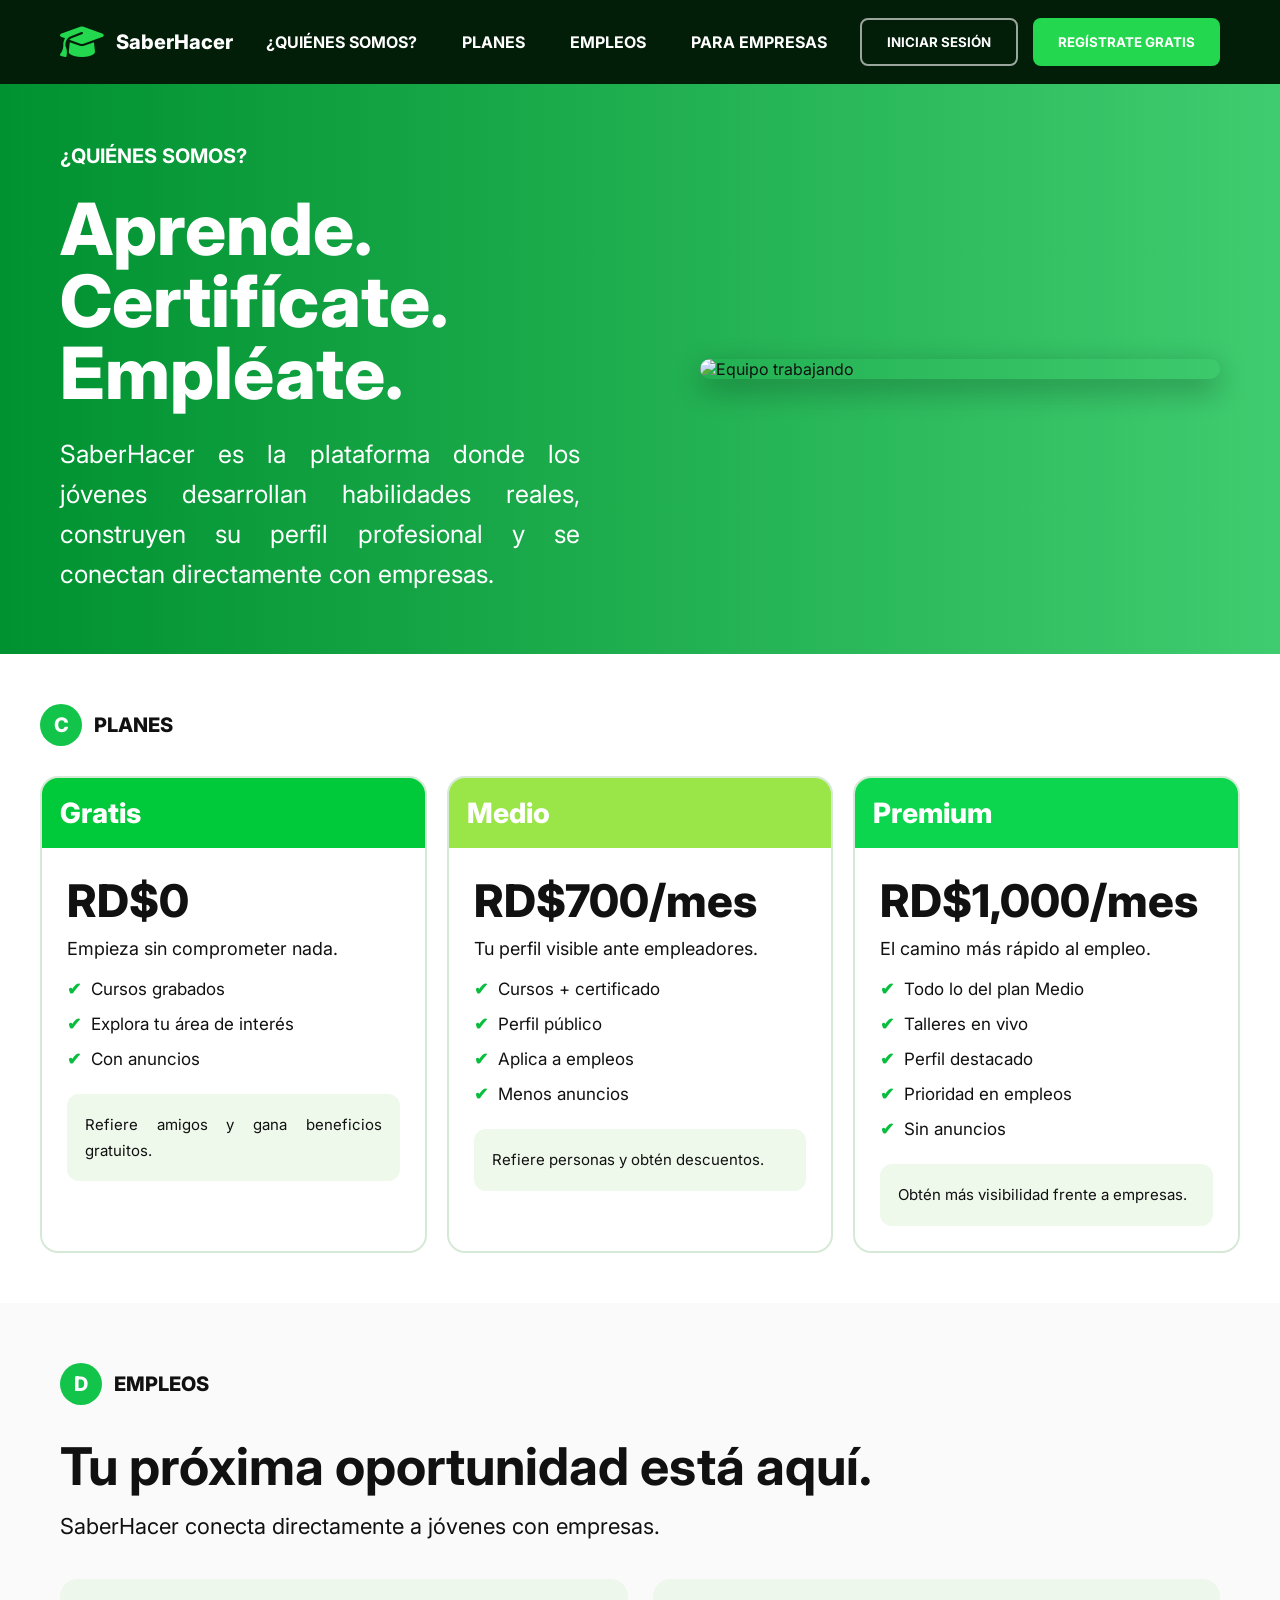
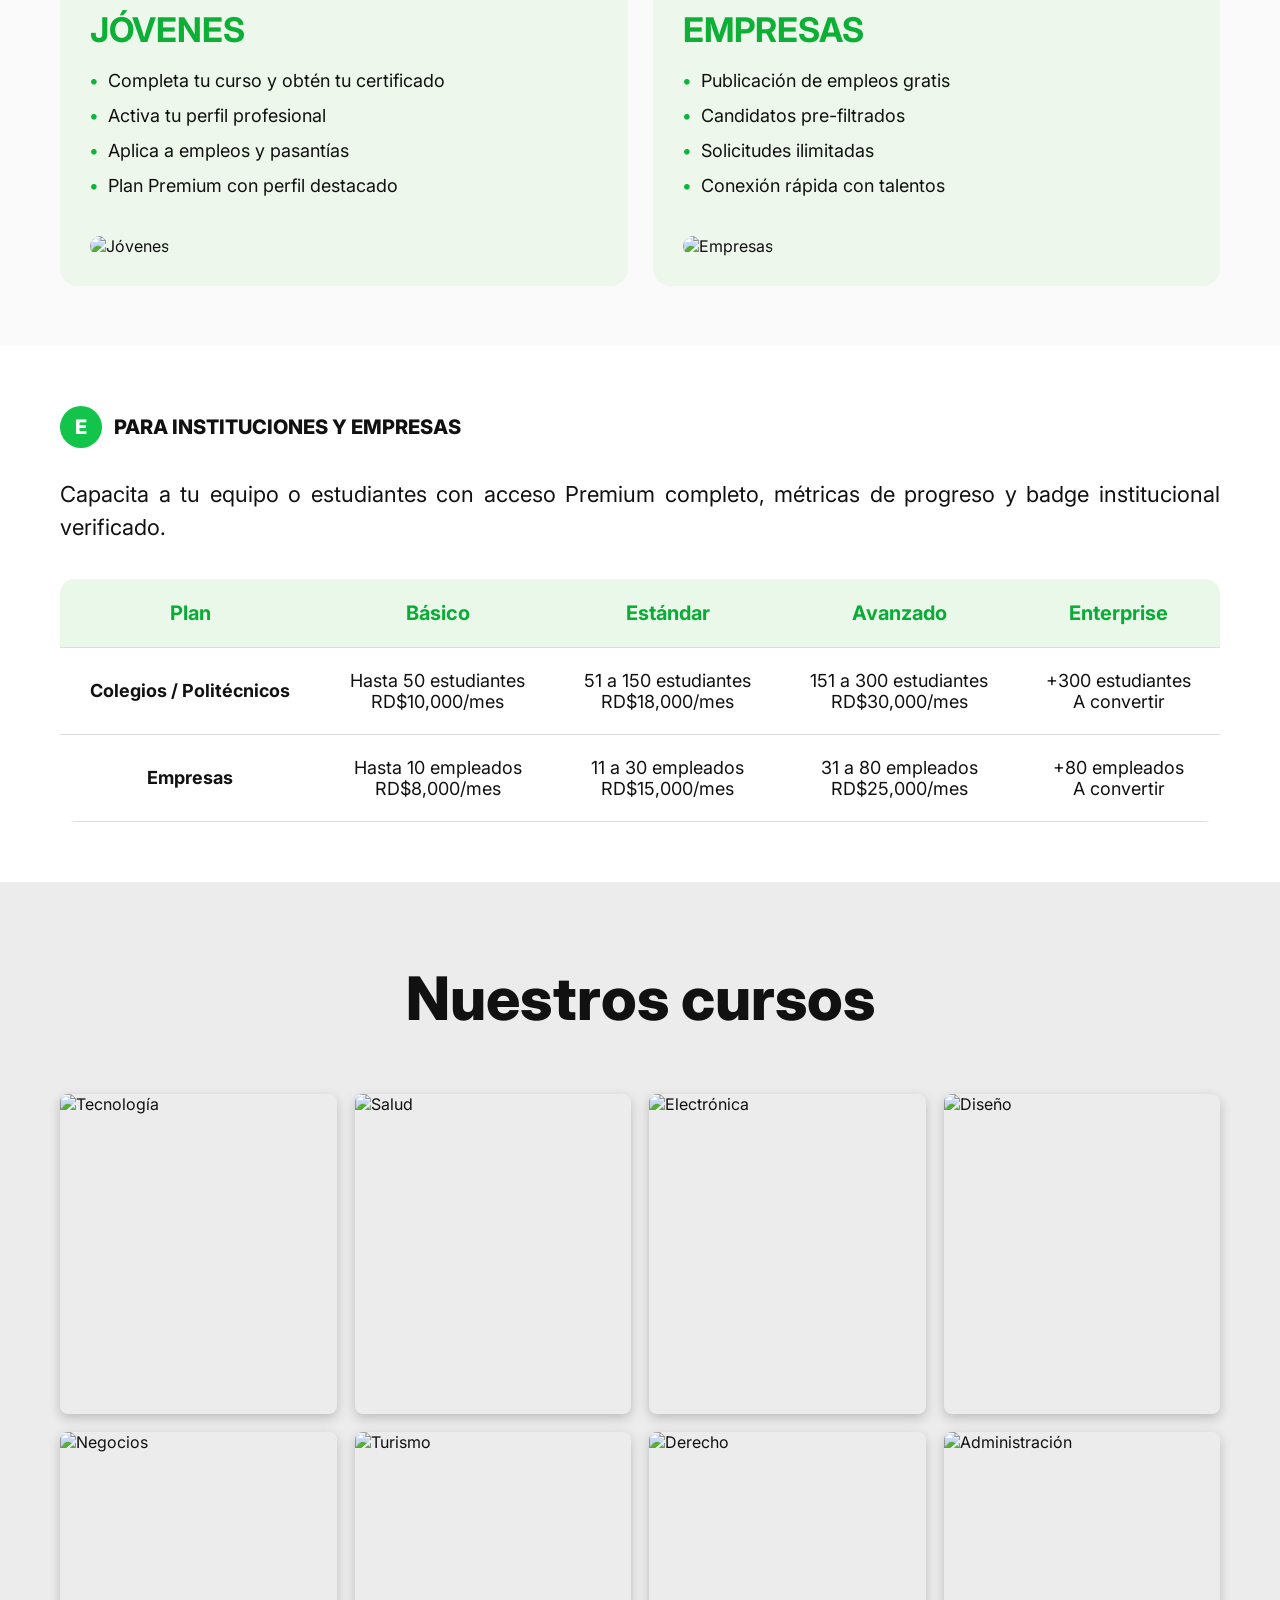
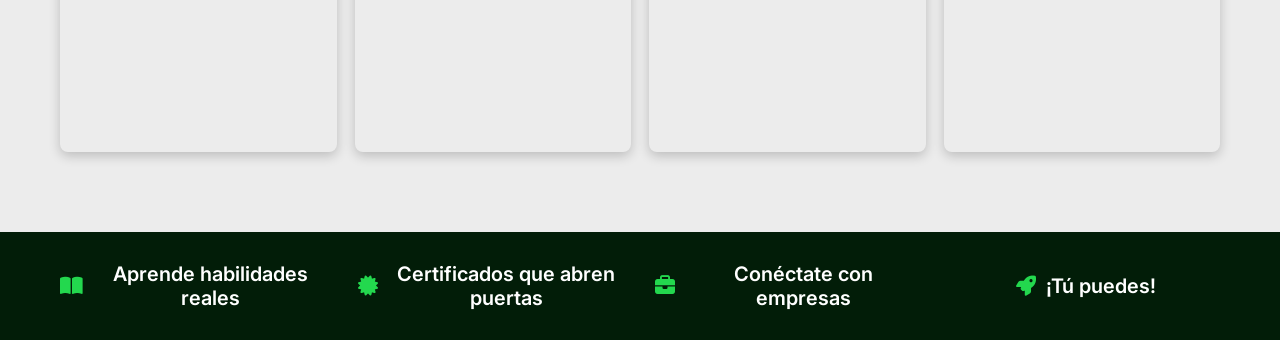
==== index.html @ 287a126f "Cambio en el texto del index" ====
<!DOCTYPE html>
<html lang="es">
<head>
  <meta charset="UTF-8" />
  <meta name="viewport" content="width=device-width, initial-scale=1.0" />
  <title>SaberHacer</title>
  <link rel="preconnect" href="https://fonts.googleapis.com">
  <link rel="preconnect" href="https://fonts.gstatic.com" crossorigin>
  <link href="https://fonts.googleapis.com/css2?family=Inter:wght@400;500;600;700;800&display=swap" rel="stylesheet">
  <link rel="stylesheet" href="https://cdnjs.cloudflare.com/ajax/libs/font-awesome/6.5.1/css/all.min.css">

  <style>
    *{
      margin:0;
      padding:0;
      box-sizing:border-box;
      font-family:'Inter',sans-serif;
    }

    body{
      background:#f5f5f5;
      color:#111;
    }

    header{
      width:100%;
      background:#021d08;
      padding:18px 60px;
      display:flex;
      justify-content:space-between;
      align-items:center;
      position:sticky;
      top:0;
      z-index:100;
    }

    .logo{
      display:flex;
      align-items:center;
      gap:12px;
      color:white;
      font-size:35px;
      font-weight:800;
    }

    .logo span{
      font-size:20px;
    }

    nav{
      display:flex;
      gap:45px;
    }

    nav a{
      color:white;
      text-decoration:none;
      font-weight:700;
      transition:0.3s;
    }

    nav a:hover{
      color:#2fff68;
    }

    .header-buttons{
      display:flex;
      gap:15px;
    }

    .btn{
      padding:14px 25px;
      border-radius:8px;
      border:none;
      cursor:pointer;
      font-weight:700;
      transition:0.3s;
    }

    .btn-login{
      background:transparent;
      border:2px solid rgba(255,255,255,0.6);
      color:white;
    }

    .btn-register{
      background:#23d84e;
      color:white;
    }

    .btn:hover{
      transform:translateY(-2px);
    }

    .main-grid{
      display:flex;
      flex-direction:column;
    }

    .hero{
      background:linear-gradient(to right,#00b53c,#4fff8b);
      min-height:560px;
      display:flex;
      align-items:center;
      justify-content:space-between;
      padding:60px;
      overflow:hidden;
      position:relative;
    }

    .hero::after{
      content:'';
      position:absolute;
      inset:0;
      background:rgba(0,0,0,0.2);
    }

    .hero-content{
      position:relative;
      z-index:2;
      color:white;
      max-width:520px;
    }

    .hero-content h4{
      font-size:20px;
      margin-bottom:25px;
    }

    .hero-content h1{
      font-size:72px;
      line-height:1;
      margin-bottom:25px;
      font-weight:800;
    }

    .hero-content p{
      font-size:25px;
      line-height:1.6;
      text-align:justify;
    }

    .hero img{
      width:520px;
      border-radius:20px;
      position:relative;
      z-index:2;
      box-shadow:0 10px 30px rgba(0,0,0,0.3);
    }

    .plans-section{
      background:white;
      padding:50px 40px;
    }

    .section-title{
      display:flex;
      align-items:center;
      gap:12px;
      font-size:20px;
      margin-bottom:30px;
      font-weight:800;
    }

    .circle{
      width:42px;
      height:42px;
      background:#12c54a;
      border-radius:50%;
      display:flex;
      align-items:center;
      justify-content:center;
      color:white;
      font-weight:800;
    }

    .plans{
      display:grid;
      grid-template-columns:repeat(3,1fr);
      gap:20px;
    }

    .plan-card{
      border:2px solid #d6e9d7;
      border-radius:18px;
      overflow:hidden;
      background:white;
    }

    .plan-header{
      padding:18px;
      color:white;
      font-size:28px;
      font-weight:800;
    }

    .green{background:#00c93a;}
    .light{background:#9ae547;}
    .dark{background:#0cd64d;}

    .plan-body{
      padding:25px;
    }

    .price{
      font-size:45px;
      font-weight:800;
      margin-bottom:10px;
    }

    .plan-body p{
      margin-bottom:20px;
      font-size:18px;
    }

    .plan-body ul{
      list-style:none;
      margin-bottom:25px;
    }

    .plan-body li{
      margin-bottom:15px;
      font-size:17px;
    }

    .plan-body li::before{
      content:'✔';
      color:#09be3e;
      margin-right:10px;
      font-weight:800;
    }

    .info-box{
      background:#eef8eb;
      padding:18px;
      border-radius:12px;
      font-size:15px;
      line-height:1.7;
      text-align:justify;
    }

    .jobs-section{
      background:#fafafa;
      padding:60px;
    }

    .jobs-section h2{
      font-size:52px;
      margin-bottom:15px;
    }

    .jobs-section p{
      font-size:22px;
      margin-bottom:40px;
      text-align:justify;
    }

    .jobs-grid{
      display:grid;
      grid-template-columns:1fr 1fr;
      gap:25px;
    }

    .job-card{
      background:#edf7eb;
      border-radius:18px;
      padding:30px;
    }

    .job-card h3{
      color:#0eaf37;
      font-size:34px;
      margin-bottom:20px;
    }

    .job-card ul{
      list-style:none;
      margin-bottom:20px;
    }

    .job-card li{
      margin-bottom:14px;
      font-size:18px;
    }

    .job-card li::before{
      content:'•';
      color:#0ab53c;
      margin-right:10px;
      font-weight:800;
    }

    .job-card img{
      width:100%;
      margin-top:20px;
      border-radius:12px;
    }

    .institutions{
      background:white;
      padding:60px;
    }

    .institutions p{
      font-size:22px;
      margin-bottom:35px;
      line-height:1.5;
      text-align:justify;
    }

    table{
      width:100%;
      border-collapse:collapse;
      background:white;
      border-radius:15px;
      overflow:hidden;
    }

    th,td{
      padding:22px;
      text-align:center;
      border-bottom:1px solid #ddd;
      font-size:18px;
    }

    th{
      background:#e9f8e8;
      color:#0aab36;
      font-size:20px;
    }

    .courses-section{
      padding:80px 60px;
      background:#ececec;
    }

    .courses-title{
      text-align:center;
      font-size:60px;
      margin-bottom:60px;
      font-weight:800;
    }

    .courses-grid{
      display:grid;
      grid-template-columns:repeat(4,1fr);
      gap:18px;
    }

    .course-card{
      position:relative;
      overflow:hidden;
      border-radius:8px;
      cursor:pointer;
      box-shadow:0 4px 12px rgba(0,0,0,0.2);
    }

    .course-card img{
      width:100%;
      height:320px;
      object-fit:cover;
      transition:0.5s;
      display:block;
    }

    .course-overlay{
      position:absolute;
      inset:0;
      background:rgba(0,0,0,0.65);
      display:flex;
      flex-direction:column;
      justify-content:center;
      align-items:center;
      gap:18px;
      opacity:0;
      transition:0.4s;
      color:white;
    }

    .course-overlay i{
      font-size:55px;
      color:#2fff68;
    }

    .course-overlay h3{
      font-size:30px;
      font-weight:800;
      text-align:center;
      padding:0 10px;
    }

    .course-card:hover img{
      transform:scale(1.1);
    }

    .course-card:hover .course-overlay{
      opacity:1;
    }

    footer{
      background:#021d08;
      color:white;
      padding:30px 60px;
    }

    .footer-grid{
      display:grid;
      grid-template-columns:repeat(4,1fr);
      gap:30px;
      text-align:center;
    }

    .footer-item{
      font-size:20px;
      font-weight:600;
      display:flex;
      align-items:center;
      justify-content:center;
      gap:10px;
    }

    .footer-item i,
    .logo i{
      color:#23d84e;
    }

    @media(max-width:1200px){

      .plans{
        grid-template-columns:1fr;
      }

      .hero{
        flex-direction:column;
        text-align:center;
        gap:40px;
      }

      .hero h1{
        font-size:52px;
      }

      .hero img{
        width:100%;
        max-width:500px;
      }

      .jobs-grid{
        grid-template-columns:1fr;
      }

      .footer-grid{
        grid-template-columns:1fr 1fr;
      }
    }

    @media(max-width:768px){
      header{
        flex-direction:column;
        gap:20px;
        padding:25px;
      }

      nav{
        flex-wrap:wrap;
        justify-content:center;
        gap:20px;
      }

      .hero,
      .jobs-section,
      .institutions,
      .plans-section{
        padding:30px 20px;
      }

      .hero h1{
        font-size:42px;
      }

      .hero p,
      .jobs-section p,
      .institutions p{
        font-size:18px;
      }

      .jobs-section h2{
        font-size:38px;
      }

      table{
        display:block;
        overflow-x:auto;
      }

      .footer-grid{
        grid-template-columns:1fr;
      }
    }
  </style>
</head>
<body>

  <header>
    <div class="logo">
      <i class="fa-solid fa-graduation-cap"></i>
      <span>SaberHacer</span>
    </div>

    <nav>
      <a href="#">¿QUIÉNES SOMOS?</a>
      <a href="#">PLANES</a>
      <a href="#">EMPLEOS</a>
      <a href="#">PARA EMPRESAS</a>
    </nav>

    <div class="header-buttons">
      <button class="btn btn-login" onclick="window.location.href='IniciarSesion.html'"> INICIAR SESIÓN</button>
      <button class="btn btn-register" onclick="window.location.href='Registro.html'">REGÍSTRATE GRATIS</button>
    </div>
  </header>

  <section class="main-grid">

    <div class="hero">
      <div class="hero-content">
        <h4>¿QUIÉNES SOMOS?</h4>
        <h1>Aprende. Certifícate. Empléate.</h1>
        <p>
          SaberHacer es la plataforma donde los jóvenes desarrollan habilidades reales,
          construyen su perfil profesional y se conectan directamente con empresas.
        </p>
      </div>

      <img src="https://images.unsplash.com/photo-1522202176988-66273c2fd55f?q=80&w=1200&auto=format&fit=crop" alt="Equipo trabajando">
    </div>

    <div class="plans-section">
      <div class="section-title">
        <div class="circle">C</div>
        PLANES
      </div>

      <div class="plans">

        <div class="plan-card">
          <div class="plan-header green">Gratis</div>
          <div class="plan-body">
            <div class="price">RD$0</div>
            <p>Empieza sin comprometer nada.</p>

            <ul>
              <li>Cursos grabados</li>
              <li>Explora tu área de interés</li>
              <li>Con anuncios</li>
            </ul>

            <div class="info-box">
              Refiere amigos y gana beneficios gratuitos.
            </div>
          </div>
        </div>

        <div class="plan-card">
          <div class="plan-header light">Medio</div>
          <div class="plan-body">
            <div class="price">RD$700/mes</div>
            <p>Tu perfil visible ante empleadores.</p>

            <ul>
              <li>Cursos + certificado</li>
              <li>Perfil público</li>
              <li>Aplica a empleos</li>
              <li>Menos anuncios</li>
            </ul>

            <div class="info-box">
              Refiere personas y obtén descuentos.
            </div>
          </div>
        </div>

        <div class="plan-card">
          <div class="plan-header dark">Premium</div>
          <div class="plan-body">
            <div class="price">RD$1,000/mes</div>
            <p>El camino más rápido al empleo.</p>

            <ul>
              <li>Todo lo del plan Medio</li>
              <li>Talleres en vivo</li>
              <li>Perfil destacado</li>
              <li>Prioridad en empleos</li>
              <li>Sin anuncios</li>
            </ul>

            <div class="info-box">
              Obtén más visibilidad frente a empresas.
            </div>
          </div>
        </div>

      </div>
    </div>

  </section>

  <section class="jobs-section">

    <div class="section-title">
      <div class="circle">D</div>
      EMPLEOS
    </div>

    <h2>Tu próxima oportunidad está aquí.</h2>
    <p>SaberHacer conecta directamente a jóvenes con empresas.</p>

    <div class="jobs-grid">

      <div class="job-card">
        <h3>JÓVENES</h3>

        <ul>
          <li>Completa tu curso y obtén tu certificado</li>
          <li>Activa tu perfil profesional</li>
          <li>Aplica a empleos y pasantías</li>
          <li>Plan Premium con perfil destacado</li>
        </ul>

        <img src="https://images.unsplash.com/photo-1552664730-d307ca884978?q=80&w=1200&auto=format&fit=crop" alt="Jóvenes">
      </div>

      <div class="job-card">
        <h3>EMPRESAS</h3>

        <ul>
          <li>Publicación de empleos gratis</li>
          <li>Candidatos pre-filtrados</li>
          <li>Solicitudes ilimitadas</li>
          <li>Conexión rápida con talentos</li>
        </ul>

        <img src="https://images.unsplash.com/photo-1516321318423-f06f85e504b3?q=80&w=1200&auto=format&fit=crop" alt="Empresas">
      </div>

    </div>

  </section>

  <section class="institutions">

    <div class="section-title">
      <div class="circle">E</div>
      PARA INSTITUCIONES Y EMPRESAS
    </div>

    <p>
      Capacita a tu equipo o estudiantes con acceso Premium completo,
      métricas de progreso y badge institucional verificado.
    </p>

    <table>
      <tr>
        <th>Plan</th>
        <th>Básico</th>
        <th>Estándar</th>
        <th>Avanzado</th>
        <th>Enterprise</th>
      </tr>

      <tr>
        <td><strong>Colegios / Politécnicos</strong></td>
        <td>Hasta 50 estudiantes<br>RD$10,000/mes</td>
        <td>51 a 150 estudiantes<br>RD$18,000/mes</td>
        <td>151 a 300 estudiantes<br>RD$30,000/mes</td>
        <td>+300 estudiantes<br>A convertir</td>
      </tr>

      <tr>
        <td><strong>Empresas</strong></td>
        <td>Hasta 10 empleados<br>RD$8,000/mes</td>
        <td>11 a 30 empleados<br>RD$15,000/mes</td>
        <td>31 a 80 empleados<br>RD$25,000/mes</td>
        <td>+80 empleados<br>A convertir</td>
      </tr>
    </table>

  </section>

  <section class="courses-section">

    <h2 class="courses-title">Nuestros cursos</h2>

    <div class="courses-grid">

      <div class="course-card">
        <img src="https://images.unsplash.com/photo-1522202176988-66273c2fd55f?q=80&w=1200&auto=format&fit=crop" alt="Tecnología">
        <div class="course-overlay">
          <i class="fa-solid fa-laptop-code"></i>
          <h3>Tecnología</h3>
        </div>
      </div>

      <div class="course-card">
        <img src="https://images.unsplash.com/photo-1584515933487-779824d29309?q=80&w=1200&auto=format&fit=crop" alt="Salud">
        <div class="course-overlay">
          <i class="fa-solid fa-user-doctor"></i>
          <h3>Salud</h3>
        </div>
      </div>

      <div class="course-card">
        <img src="https://images.unsplash.com/photo-1518770660439-4636190af475?q=80&w=1200&auto=format&fit=crop" alt="Electrónica">
        <div class="course-overlay">
          <i class="fa-solid fa-microchip"></i>
          <h3>Electrónica</h3>
        </div>
      </div>

      <div class="course-card">
        <img src="https://images.unsplash.com/photo-1522542550221-31fd19575a2d?q=80&w=1200&auto=format&fit=crop" alt="Diseño">
        <div class="course-overlay">
          <i class="fa-solid fa-palette"></i>
          <h3>Diseño Gráfico</h3>
        </div>
      </div>

      <div class="course-card">
        <img src="https://images.unsplash.com/photo-1552664730-d307ca884978?q=80&w=1200&auto=format&fit=crop" alt="Negocios">
        <div class="course-overlay">
          <i class="fa-solid fa-chart-line"></i>
          <h3>Negocios</h3>
        </div>
      </div>

      <div class="course-card">
        <img src="https://images.unsplash.com/photo-1436491865332-7a61a109cc05?q=80&w=1200&auto=format&fit=crop" alt="Turismo">
        <div class="course-overlay">
          <i class="fa-solid fa-plane"></i>
          <h3>Turismo</h3>
        </div>
      </div>

      <div class="course-card">
        <img src="https://images.unsplash.com/photo-1589829545856-d10d557cf95f?q=80&w=1200&auto=format&fit=crop" alt="Derecho">
        <div class="course-overlay">
          <i class="fa-solid fa-scale-balanced"></i>
          <h3>Derecho</h3>
        </div>
      </div>

      <div class="course-card">
        <img src="https://images.unsplash.com/photo-1454165804606-c3d57bc86b40?q=80&w=1200&auto=format&fit=crop" alt="Administración">
        <div class="course-overlay">
          <i class="fa-solid fa-briefcase"></i>
          <h3>Administración</h3>
        </div>
      </div>

    </div>

  </section>

  <footer>
    <div class="footer-grid">
      <div class="footer-item"><i class="fa-solid fa-book-open"></i> Aprende habilidades reales</div>
      <div class="footer-item"><i class="fa-solid fa-certificate"></i> Certificados que abren puertas</div>
      <div class="footer-item"><i class="fa-solid fa-briefcase"></i> Conéctate con empresas</div>
      <div class="footer-item"><i class="fa-solid fa-rocket"></i> ¡Tú puedes!</div>
    </div>
  </footer>

</body>
</html>
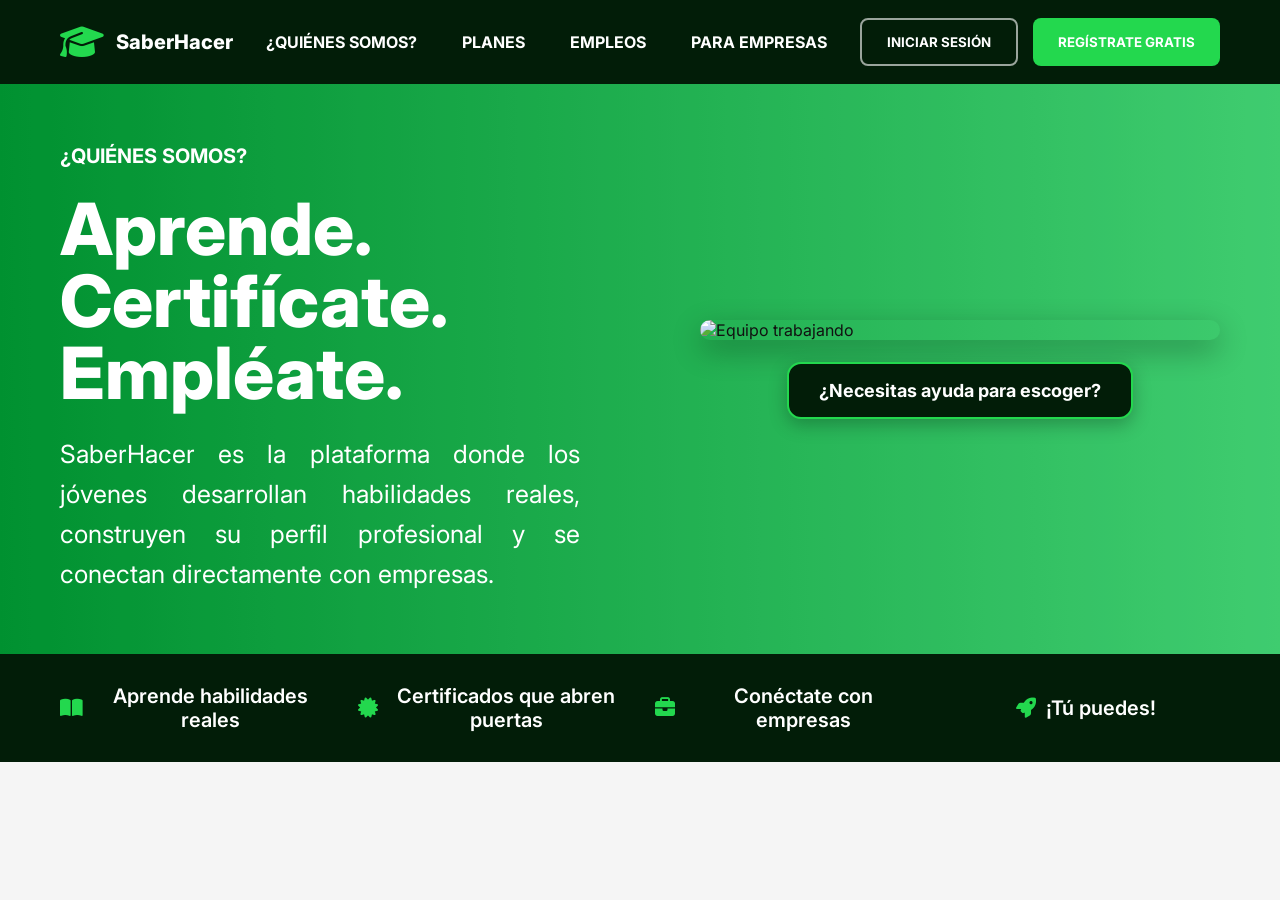
==== commit 5730c154: "Se agregó un botón en el index" ====
--- a/index.html
+++ b/index.html
@@ -4,12 +4,16 @@
   <meta charset="UTF-8" />
   <meta name="viewport" content="width=device-width, initial-scale=1.0" />
   <title>SaberHacer</title>
+
   <link rel="preconnect" href="https://fonts.googleapis.com">
   <link rel="preconnect" href="https://fonts.gstatic.com" crossorigin>
+
   <link href="https://fonts.googleapis.com/css2?family=Inter:wght@400;500;600;700;800&display=swap" rel="stylesheet">
+
   <link rel="stylesheet" href="https://cdnjs.cloudflare.com/ajax/libs/font-awesome/6.5.1/css/all.min.css">
 
   <style>
+
     *{
       margin:0;
       padding:0;
@@ -140,12 +144,37 @@
       text-align:justify;
     }
 
-    .hero img{
+    .hero-right{
+      position:relative;
+      z-index:2;
+      display:flex;
+      flex-direction:column;
+      align-items:center;
+      gap:22px;
+    }
+
+    .hero-right img{
       width:520px;
       border-radius:20px;
-      position:relative;
-      z-index:2;
       box-shadow:0 10px 30px rgba(0,0,0,0.3);
+    }
+
+    .help-btn{
+      background:#021d08;
+      color:white;
+      border:2px solid #23d84e;
+      padding:16px 30px;
+      border-radius:14px;
+      font-size:18px;
+      font-weight:700;
+      cursor:pointer;
+      transition:0.3s;
+      box-shadow:0 6px 18px rgba(0,0,0,0.25);
+    }
+
+    .help-btn:hover{
+      background:#23d84e;
+      transform:translateY(-3px);
     }
 
     .plans-section{
@@ -440,7 +469,7 @@
         font-size:52px;
       }
 
-      .hero img{
+      .hero-right img{
         width:100%;
         max-width:500px;
       }
@@ -455,6 +484,7 @@
     }
 
     @media(max-width:768px){
+
       header{
         flex-direction:column;
         gap:20px;
@@ -496,12 +526,19 @@
       .footer-grid{
         grid-template-columns:1fr;
       }
-    }
+
+      .help-btn{
+        width:100%;
+      }
+    }
+
   </style>
 </head>
+
 <body>
 
   <header>
+
     <div class="logo">
       <i class="fa-solid fa-graduation-cap"></i>
       <span>SaberHacer</span>
@@ -515,260 +552,85 @@
     </nav>
 
     <div class="header-buttons">
-      <button class="btn btn-login" onclick="window.location.href='IniciarSesion.html'"> INICIAR SESIÓN</button>
-      <button class="btn btn-register" onclick="window.location.href='Registro.html'">REGÍSTRATE GRATIS</button>
+      <button class="btn btn-login" onclick="window.location.href='IniciarSesion.html'">
+        INICIAR SESIÓN
+      </button>
+
+      <button class="btn btn-register" onclick="window.location.href='Registro.html'">
+        REGÍSTRATE GRATIS
+      </button>
     </div>
+
   </header>
 
   <section class="main-grid">
 
     <div class="hero">
+
       <div class="hero-content">
+
         <h4>¿QUIÉNES SOMOS?</h4>
-        <h1>Aprende. Certifícate. Empléate.</h1>
+
+        <h1>
+          Aprende.
+          Certifícate.
+          Empléate.
+        </h1>
+
         <p>
           SaberHacer es la plataforma donde los jóvenes desarrollan habilidades reales,
           construyen su perfil profesional y se conectan directamente con empresas.
         </p>
+
       </div>
 
-      <img src="https://images.unsplash.com/photo-1522202176988-66273c2fd55f?q=80&w=1200&auto=format&fit=crop" alt="Equipo trabajando">
+      <div class="hero-right">
+
+        <img
+          src="https://images.unsplash.com/photo-1522202176988-66273c2fd55f?q=80&w=1200&auto=format&fit=crop"
+          alt="Equipo trabajando"
+        >
+
+       <button class="help-btn"
+        onclick="window.location.href='quizz.html'">
+        
+  ¿Necesitas ayuda para escoger?
+
+</button>
+
+      </div>
+
     </div>
 
-    <div class="plans-section">
-      <div class="section-title">
-        <div class="circle">C</div>
-        PLANES
+  </section>
+
+  <footer>
+
+    <div class="footer-grid">
+
+      <div class="footer-item">
+        <i class="fa-solid fa-book-open"></i>
+        Aprende habilidades reales
       </div>
 
-      <div class="plans">
-
-        <div class="plan-card">
-          <div class="plan-header green">Gratis</div>
-          <div class="plan-body">
-            <div class="price">RD$0</div>
-            <p>Empieza sin comprometer nada.</p>
-
-            <ul>
-              <li>Cursos grabados</li>
-              <li>Explora tu área de interés</li>
-              <li>Con anuncios</li>
-            </ul>
-
-            <div class="info-box">
-              Refiere amigos y gana beneficios gratuitos.
-            </div>
-          </div>
-        </div>
-
-        <div class="plan-card">
-          <div class="plan-header light">Medio</div>
-          <div class="plan-body">
-            <div class="price">RD$700/mes</div>
-            <p>Tu perfil visible ante empleadores.</p>
-
-            <ul>
-              <li>Cursos + certificado</li>
-              <li>Perfil público</li>
-              <li>Aplica a empleos</li>
-              <li>Menos anuncios</li>
-            </ul>
-
-            <div class="info-box">
-              Refiere personas y obtén descuentos.
-            </div>
-          </div>
-        </div>
-
-        <div class="plan-card">
-          <div class="plan-header dark">Premium</div>
-          <div class="plan-body">
-            <div class="price">RD$1,000/mes</div>
-            <p>El camino más rápido al empleo.</p>
-
-            <ul>
-              <li>Todo lo del plan Medio</li>
-              <li>Talleres en vivo</li>
-              <li>Perfil destacado</li>
-              <li>Prioridad en empleos</li>
-              <li>Sin anuncios</li>
-            </ul>
-
-            <div class="info-box">
-              Obtén más visibilidad frente a empresas.
-            </div>
-          </div>
-        </div>
-
+      <div class="footer-item">
+        <i class="fa-solid fa-certificate"></i>
+        Certificados que abren puertas
       </div>
+
+      <div class="footer-item">
+        <i class="fa-solid fa-briefcase"></i>
+        Conéctate con empresas
+      </div>
+
+      <div class="footer-item">
+        <i class="fa-solid fa-rocket"></i>
+        ¡Tú puedes!
+      </div>
+
     </div>
 
-  </section>
-
-  <section class="jobs-section">
-
-    <div class="section-title">
-      <div class="circle">D</div>
-      EMPLEOS
-    </div>
-
-    <h2>Tu próxima oportunidad está aquí.</h2>
-    <p>SaberHacer conecta directamente a jóvenes con empresas.</p>
-
-    <div class="jobs-grid">
-
-      <div class="job-card">
-        <h3>JÓVENES</h3>
-
-        <ul>
-          <li>Completa tu curso y obtén tu certificado</li>
-          <li>Activa tu perfil profesional</li>
-          <li>Aplica a empleos y pasantías</li>
-          <li>Plan Premium con perfil destacado</li>
-        </ul>
-
-        <img src="https://images.unsplash.com/photo-1552664730-d307ca884978?q=80&w=1200&auto=format&fit=crop" alt="Jóvenes">
-      </div>
-
-      <div class="job-card">
-        <h3>EMPRESAS</h3>
-
-        <ul>
-          <li>Publicación de empleos gratis</li>
-          <li>Candidatos pre-filtrados</li>
-          <li>Solicitudes ilimitadas</li>
-          <li>Conexión rápida con talentos</li>
-        </ul>
-
-        <img src="https://images.unsplash.com/photo-1516321318423-f06f85e504b3?q=80&w=1200&auto=format&fit=crop" alt="Empresas">
-      </div>
-
-    </div>
-
-  </section>
-
-  <section class="institutions">
-
-    <div class="section-title">
-      <div class="circle">E</div>
-      PARA INSTITUCIONES Y EMPRESAS
-    </div>
-
-    <p>
-      Capacita a tu equipo o estudiantes con acceso Premium completo,
-      métricas de progreso y badge institucional verificado.
-    </p>
-
-    <table>
-      <tr>
-        <th>Plan</th>
-        <th>Básico</th>
-        <th>Estándar</th>
-        <th>Avanzado</th>
-        <th>Enterprise</th>
-      </tr>
-
-      <tr>
-        <td><strong>Colegios / Politécnicos</strong></td>
-        <td>Hasta 50 estudiantes<br>RD$10,000/mes</td>
-        <td>51 a 150 estudiantes<br>RD$18,000/mes</td>
-        <td>151 a 300 estudiantes<br>RD$30,000/mes</td>
-        <td>+300 estudiantes<br>A convertir</td>
-      </tr>
-
-      <tr>
-        <td><strong>Empresas</strong></td>
-        <td>Hasta 10 empleados<br>RD$8,000/mes</td>
-        <td>11 a 30 empleados<br>RD$15,000/mes</td>
-        <td>31 a 80 empleados<br>RD$25,000/mes</td>
-        <td>+80 empleados<br>A convertir</td>
-      </tr>
-    </table>
-
-  </section>
-
-  <section class="courses-section">
-
-    <h2 class="courses-title">Nuestros cursos</h2>
-
-    <div class="courses-grid">
-
-      <div class="course-card">
-        <img src="https://images.unsplash.com/photo-1522202176988-66273c2fd55f?q=80&w=1200&auto=format&fit=crop" alt="Tecnología">
-        <div class="course-overlay">
-          <i class="fa-solid fa-laptop-code"></i>
-          <h3>Tecnología</h3>
-        </div>
-      </div>
-
-      <div class="course-card">
-        <img src="https://images.unsplash.com/photo-1584515933487-779824d29309?q=80&w=1200&auto=format&fit=crop" alt="Salud">
-        <div class="course-overlay">
-          <i class="fa-solid fa-user-doctor"></i>
-          <h3>Salud</h3>
-        </div>
-      </div>
-
-      <div class="course-card">
-        <img src="https://images.unsplash.com/photo-1518770660439-4636190af475?q=80&w=1200&auto=format&fit=crop" alt="Electrónica">
-        <div class="course-overlay">
-          <i class="fa-solid fa-microchip"></i>
-          <h3>Electrónica</h3>
-        </div>
-      </div>
-
-      <div class="course-card">
-        <img src="https://images.unsplash.com/photo-1522542550221-31fd19575a2d?q=80&w=1200&auto=format&fit=crop" alt="Diseño">
-        <div class="course-overlay">
-          <i class="fa-solid fa-palette"></i>
-          <h3>Diseño Gráfico</h3>
-        </div>
-      </div>
-
-      <div class="course-card">
-        <img src="https://images.unsplash.com/photo-1552664730-d307ca884978?q=80&w=1200&auto=format&fit=crop" alt="Negocios">
-        <div class="course-overlay">
-          <i class="fa-solid fa-chart-line"></i>
-          <h3>Negocios</h3>
-        </div>
-      </div>
-
-      <div class="course-card">
-        <img src="https://images.unsplash.com/photo-1436491865332-7a61a109cc05?q=80&w=1200&auto=format&fit=crop" alt="Turismo">
-        <div class="course-overlay">
-          <i class="fa-solid fa-plane"></i>
-          <h3>Turismo</h3>
-        </div>
-      </div>
-
-      <div class="course-card">
-        <img src="https://images.unsplash.com/photo-1589829545856-d10d557cf95f?q=80&w=1200&auto=format&fit=crop" alt="Derecho">
-        <div class="course-overlay">
-          <i class="fa-solid fa-scale-balanced"></i>
-          <h3>Derecho</h3>
-        </div>
-      </div>
-
-      <div class="course-card">
-        <img src="https://images.unsplash.com/photo-1454165804606-c3d57bc86b40?q=80&w=1200&auto=format&fit=crop" alt="Administración">
-        <div class="course-overlay">
-          <i class="fa-solid fa-briefcase"></i>
-          <h3>Administración</h3>
-        </div>
-      </div>
-
-    </div>
-
-  </section>
-
-  <footer>
-    <div class="footer-grid">
-      <div class="footer-item"><i class="fa-solid fa-book-open"></i> Aprende habilidades reales</div>
-      <div class="footer-item"><i class="fa-solid fa-certificate"></i> Certificados que abren puertas</div>
-      <div class="footer-item"><i class="fa-solid fa-briefcase"></i> Conéctate con empresas</div>
-      <div class="footer-item"><i class="fa-solid fa-rocket"></i> ¡Tú puedes!</div>
-    </div>
   </footer>
 
 </body>
-</html>
+</html>
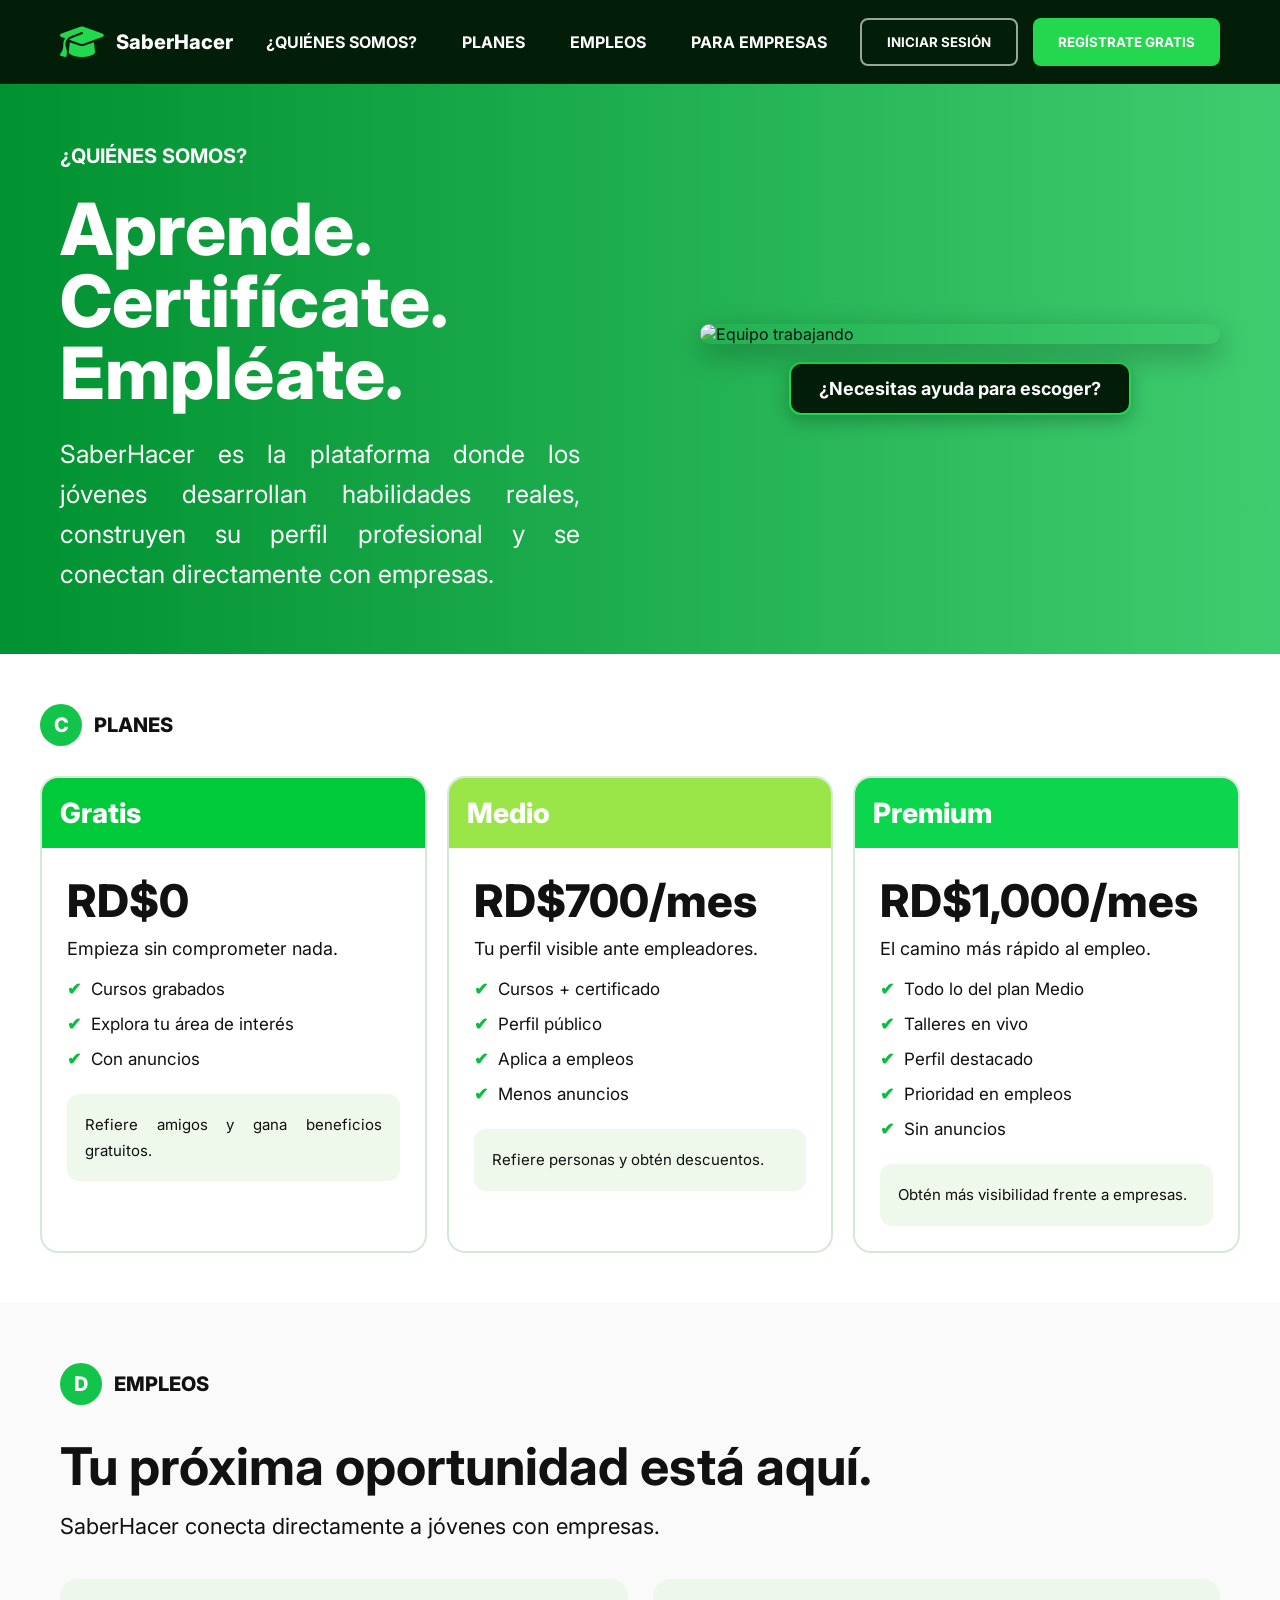
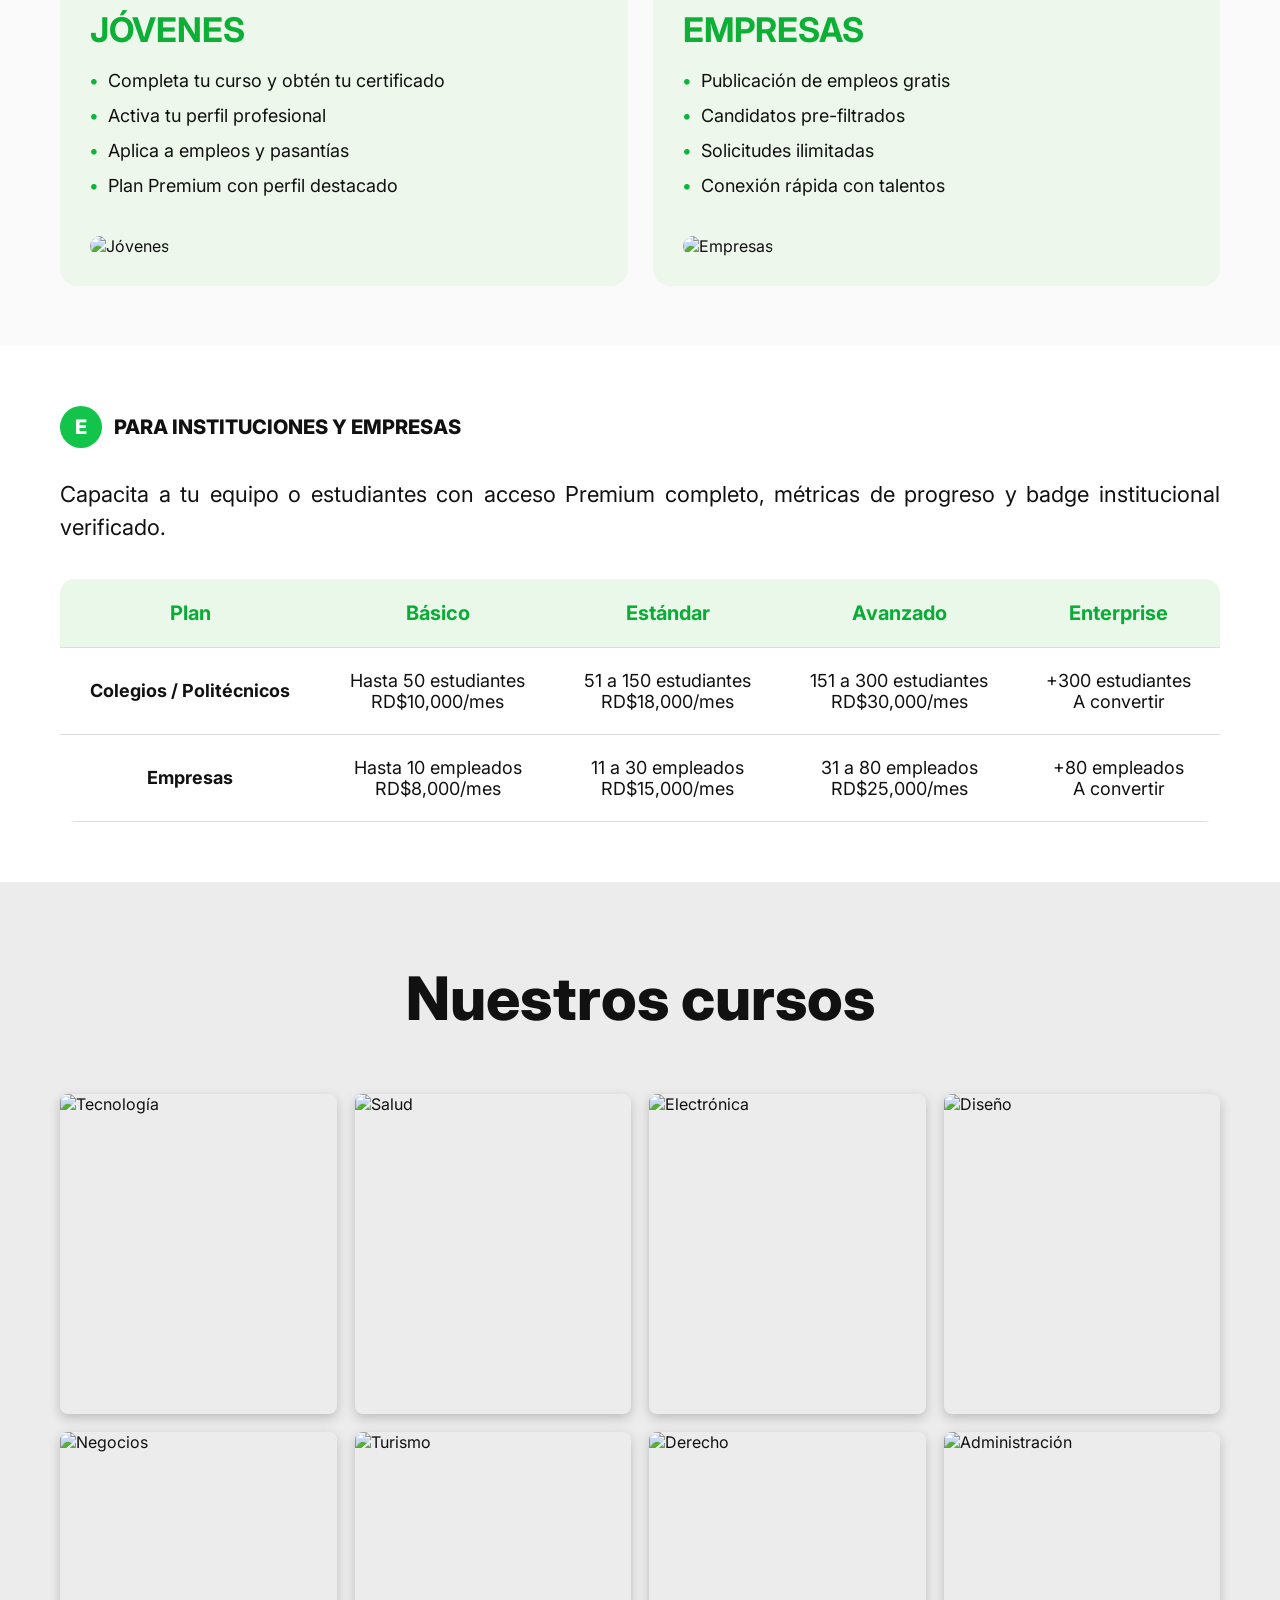
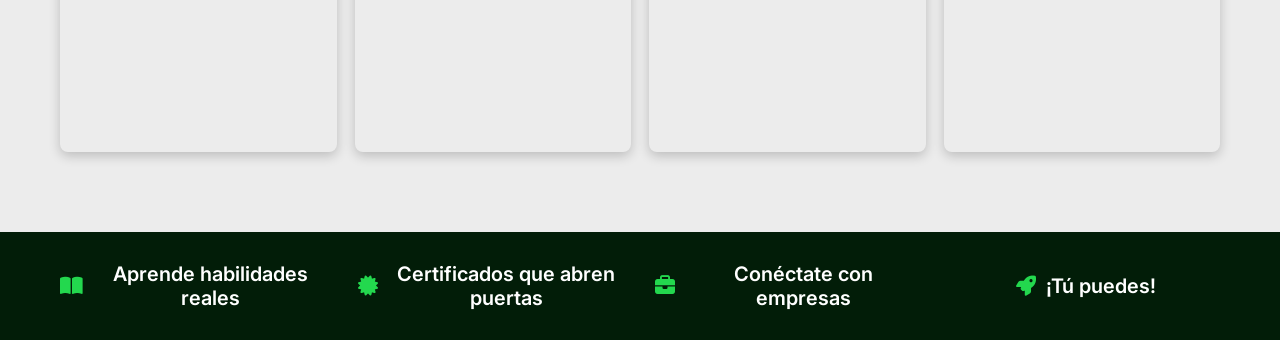
==== commit 8ff4af5f: "Se agregó un botón en el index" ====
--- a/index.html
+++ b/index.html
@@ -4,541 +4,535 @@
   <meta charset="UTF-8" />
   <meta name="viewport" content="width=device-width, initial-scale=1.0" />
   <title>SaberHacer</title>
-
   <link rel="preconnect" href="https://fonts.googleapis.com">
   <link rel="preconnect" href="https://fonts.gstatic.com" crossorigin>
-
   <link href="https://fonts.googleapis.com/css2?family=Inter:wght@400;500;600;700;800&display=swap" rel="stylesheet">
-
   <link rel="stylesheet" href="https://cdnjs.cloudflare.com/ajax/libs/font-awesome/6.5.1/css/all.min.css">
 
   <style>
-
     *{
-      margin:0;
-      padding:0;
-      box-sizing:border-box;
-      font-family:'Inter',sans-serif;
-    }
-
-    body{
-      background:#f5f5f5;
-      color:#111;
-    }
-
-    header{
-      width:100%;
-      background:#021d08;
-      padding:18px 60px;
-      display:flex;
-      justify-content:space-between;
-      align-items:center;
-      position:sticky;
-      top:0;
-      z-index:100;
-    }
-
-    .logo{
-      display:flex;
-      align-items:center;
-      gap:12px;
-      color:white;
-      font-size:35px;
-      font-weight:800;
-    }
-
-    .logo span{
-      font-size:20px;
-    }
-
-    nav{
-      display:flex;
-      gap:45px;
-    }
-
-    nav a{
-      color:white;
-      text-decoration:none;
-      font-weight:700;
-      transition:0.3s;
-    }
-
-    nav a:hover{
-      color:#2fff68;
-    }
-
-    .header-buttons{
-      display:flex;
-      gap:15px;
-    }
-
-    .btn{
-      padding:14px 25px;
-      border-radius:8px;
-      border:none;
-      cursor:pointer;
-      font-weight:700;
-      transition:0.3s;
-    }
-
-    .btn-login{
-      background:transparent;
-      border:2px solid rgba(255,255,255,0.6);
-      color:white;
-    }
-
-    .btn-register{
-      background:#23d84e;
-      color:white;
-    }
-
-    .btn:hover{
-      transform:translateY(-2px);
-    }
-
-    .main-grid{
-      display:flex;
-      flex-direction:column;
-    }
-
-    .hero{
-      background:linear-gradient(to right,#00b53c,#4fff8b);
-      min-height:560px;
-      display:flex;
-      align-items:center;
-      justify-content:space-between;
-      padding:60px;
-      overflow:hidden;
-      position:relative;
-    }
-
-    .hero::after{
-      content:'';
-      position:absolute;
-      inset:0;
-      background:rgba(0,0,0,0.2);
-    }
-
-    .hero-content{
-      position:relative;
-      z-index:2;
-      color:white;
-      max-width:520px;
-    }
-
-    .hero-content h4{
-      font-size:20px;
-      margin-bottom:25px;
-    }
-
-    .hero-content h1{
-      font-size:72px;
-      line-height:1;
-      margin-bottom:25px;
-      font-weight:800;
-    }
-
-    .hero-content p{
-      font-size:25px;
-      line-height:1.6;
-      text-align:justify;
-    }
-
-    .hero-right{
-      position:relative;
-      z-index:2;
-      display:flex;
-      flex-direction:column;
-      align-items:center;
-      gap:22px;
-    }
-
-    .hero-right img{
-      width:520px;
-      border-radius:20px;
-      box-shadow:0 10px 30px rgba(0,0,0,0.3);
-    }
-
-    .help-btn{
-      background:#021d08;
-      color:white;
-      border:2px solid #23d84e;
-      padding:16px 30px;
-      border-radius:14px;
-      font-size:18px;
-      font-weight:700;
-      cursor:pointer;
-      transition:0.3s;
-      box-shadow:0 6px 18px rgba(0,0,0,0.25);
-    }
-
-    .help-btn:hover{
-      background:#23d84e;
-      transform:translateY(-3px);
-    }
-
-    .plans-section{
-      background:white;
-      padding:50px 40px;
-    }
-
-    .section-title{
-      display:flex;
-      align-items:center;
-      gap:12px;
-      font-size:20px;
-      margin-bottom:30px;
-      font-weight:800;
-    }
-
-    .circle{
-      width:42px;
-      height:42px;
-      background:#12c54a;
-      border-radius:50%;
-      display:flex;
-      align-items:center;
-      justify-content:center;
-      color:white;
-      font-weight:800;
-    }
-
-    .plans{
-      display:grid;
-      grid-template-columns:repeat(3,1fr);
-      gap:20px;
-    }
-
-    .plan-card{
-      border:2px solid #d6e9d7;
-      border-radius:18px;
-      overflow:hidden;
-      background:white;
-    }
-
-    .plan-header{
-      padding:18px;
-      color:white;
-      font-size:28px;
-      font-weight:800;
-    }
-
-    .green{background:#00c93a;}
-    .light{background:#9ae547;}
-    .dark{background:#0cd64d;}
-
-    .plan-body{
-      padding:25px;
-    }
-
-    .price{
-      font-size:45px;
-      font-weight:800;
-      margin-bottom:10px;
-    }
-
-    .plan-body p{
-      margin-bottom:20px;
-      font-size:18px;
-    }
-
-    .plan-body ul{
-      list-style:none;
-      margin-bottom:25px;
-    }
-
-    .plan-body li{
-      margin-bottom:15px;
-      font-size:17px;
-    }
-
-    .plan-body li::before{
-      content:'✔';
-      color:#09be3e;
-      margin-right:10px;
-      font-weight:800;
-    }
-
-    .info-box{
-      background:#eef8eb;
-      padding:18px;
-      border-radius:12px;
-      font-size:15px;
-      line-height:1.7;
-      text-align:justify;
-    }
-
-    .jobs-section{
-      background:#fafafa;
-      padding:60px;
-    }
-
-    .jobs-section h2{
-      font-size:52px;
-      margin-bottom:15px;
-    }
-
-    .jobs-section p{
-      font-size:22px;
-      margin-bottom:40px;
-      text-align:justify;
-    }
-
-    .jobs-grid{
-      display:grid;
-      grid-template-columns:1fr 1fr;
-      gap:25px;
-    }
-
-    .job-card{
-      background:#edf7eb;
-      border-radius:18px;
-      padding:30px;
-    }
-
-    .job-card h3{
-      color:#0eaf37;
-      font-size:34px;
-      margin-bottom:20px;
-    }
-
-    .job-card ul{
-      list-style:none;
-      margin-bottom:20px;
-    }
-
-    .job-card li{
-      margin-bottom:14px;
-      font-size:18px;
-    }
-
-    .job-card li::before{
-      content:'•';
-      color:#0ab53c;
-      margin-right:10px;
-      font-weight:800;
-    }
-
-    .job-card img{
-      width:100%;
-      margin-top:20px;
-      border-radius:12px;
-    }
-
-    .institutions{
-      background:white;
-      padding:60px;
-    }
-
-    .institutions p{
-      font-size:22px;
-      margin-bottom:35px;
-      line-height:1.5;
-      text-align:justify;
-    }
-
-    table{
-      width:100%;
-      border-collapse:collapse;
-      background:white;
-      border-radius:15px;
-      overflow:hidden;
-    }
-
-    th,td{
-      padding:22px;
-      text-align:center;
-      border-bottom:1px solid #ddd;
-      font-size:18px;
-    }
-
-    th{
-      background:#e9f8e8;
-      color:#0aab36;
-      font-size:20px;
-    }
-
-    .courses-section{
-      padding:80px 60px;
-      background:#ececec;
-    }
-
-    .courses-title{
-      text-align:center;
-      font-size:60px;
-      margin-bottom:60px;
-      font-weight:800;
-    }
-
-    .courses-grid{
-      display:grid;
-      grid-template-columns:repeat(4,1fr);
-      gap:18px;
-    }
-
-    .course-card{
-      position:relative;
-      overflow:hidden;
-      border-radius:8px;
-      cursor:pointer;
-      box-shadow:0 4px 12px rgba(0,0,0,0.2);
-    }
-
-    .course-card img{
-      width:100%;
-      height:320px;
-      object-fit:cover;
-      transition:0.5s;
-      display:block;
-    }
-
-    .course-overlay{
-      position:absolute;
-      inset:0;
-      background:rgba(0,0,0,0.65);
-      display:flex;
-      flex-direction:column;
-      justify-content:center;
-      align-items:center;
-      gap:18px;
-      opacity:0;
-      transition:0.4s;
-      color:white;
-    }
-
-    .course-overlay i{
-      font-size:55px;
-      color:#2fff68;
-    }
-
-    .course-overlay h3{
-      font-size:30px;
-      font-weight:800;
-      text-align:center;
-      padding:0 10px;
-    }
-
-    .course-card:hover img{
-      transform:scale(1.1);
-    }
-
-    .course-card:hover .course-overlay{
-      opacity:1;
-    }
-
-    footer{
-      background:#021d08;
-      color:white;
-      padding:30px 60px;
-    }
-
-    .footer-grid{
-      display:grid;
-      grid-template-columns:repeat(4,1fr);
-      gap:30px;
-      text-align:center;
-    }
-
-    .footer-item{
-      font-size:20px;
-      font-weight:600;
-      display:flex;
-      align-items:center;
-      justify-content:center;
-      gap:10px;
-    }
-
-    .footer-item i,
-    .logo i{
-      color:#23d84e;
-    }
-
-    @media(max-width:1200px){
-
-      .plans{
-        grid-template-columns:1fr;
-      }
-
-      .hero{
-        flex-direction:column;
-        text-align:center;
-        gap:40px;
-      }
-
-      .hero h1{
-        font-size:52px;
-      }
-
-      .hero-right img{
-        width:100%;
-        max-width:500px;
-      }
-
-      .jobs-grid{
-        grid-template-columns:1fr;
-      }
-
-      .footer-grid{
-        grid-template-columns:1fr 1fr;
-      }
-    }
-
-    @media(max-width:768px){
-
-      header{
-        flex-direction:column;
-        gap:20px;
-        padding:25px;
-      }
-
-      nav{
-        flex-wrap:wrap;
-        justify-content:center;
-        gap:20px;
-      }
-
-      .hero,
-      .jobs-section,
-      .institutions,
-      .plans-section{
-        padding:30px 20px;
-      }
-
-      .hero h1{
-        font-size:42px;
-      }
-
-      .hero p,
-      .jobs-section p,
-      .institutions p{
-        font-size:18px;
-      }
-
-      .jobs-section h2{
-        font-size:38px;
-      }
-
-      table{
-        display:block;
-        overflow-x:auto;
-      }
-
-      .footer-grid{
-        grid-template-columns:1fr;
-      }
-
-      .help-btn{
-        width:100%;
-      }
-    }
-
+  margin:0;
+  padding:0;
+  box-sizing:border-box;
+  font-family:'Inter',sans-serif;
+}
+
+body{
+  background:#f5f5f5;
+  color:#111;
+}
+
+header{
+  width:100%;
+  background:#021d08;
+  padding:18px 60px;
+  display:flex;
+  justify-content:space-between;
+  align-items:center;
+  position:sticky;
+  top:0;
+  z-index:100;
+}
+
+.logo{
+  display:flex;
+  align-items:center;
+  gap:12px;
+  color:white;
+  font-size:35px;
+  font-weight:800;
+}
+
+.logo span{
+  font-size:20px;
+}
+
+nav{
+  display:flex;
+  gap:45px;
+}
+
+nav a{
+  color:white;
+  text-decoration:none;
+  font-weight:700;
+  transition:0.3s;
+}
+
+nav a:hover{
+  color:#2fff68;
+}
+
+.header-buttons{
+  display:flex;
+  gap:15px;
+}
+
+.btn{
+  padding:14px 25px;
+  border-radius:8px;
+  border:none;
+  cursor:pointer;
+  font-weight:700;
+  transition:0.3s;
+}
+
+.btn-login{
+  background:transparent;
+  border:2px solid rgba(255,255,255,0.6);
+  color:white;
+}
+
+.btn-register{
+  background:#23d84e;
+  color:white;
+}
+
+.btn:hover{
+  transform:translateY(-2px);
+}
+
+.main-grid{
+  display:flex;
+  flex-direction:column;
+}
+
+.hero{
+  background:linear-gradient(to right,#00b53c,#4fff8b);
+  min-height:560px;
+  display:flex;
+  align-items:center;
+  justify-content:space-between;
+  padding:60px;
+  overflow:hidden;
+  position:relative;
+}
+
+.hero::after{
+  content:'';
+  position:absolute;
+  inset:0;
+  background:rgba(0,0,0,0.2);
+}
+
+.hero-content{
+  position:relative;
+  z-index:2;
+  color:white;
+  max-width:520px;
+}
+
+.hero-content h4{
+  font-size:20px;
+  margin-bottom:25px;
+}
+
+.hero-content h1{
+  font-size:72px;
+  line-height:1;
+  margin-bottom:25px;
+  font-weight:800;
+}
+
+.hero-content p{
+  font-size:25px;
+  line-height:1.6;
+  text-align:justify;
+}
+
+.hero img{
+  width:520px;
+  border-radius:20px;
+  position:relative;
+  z-index:2;
+  box-shadow:0 10px 30px rgba(0,0,0,0.3);
+}
+
+/* NUEVO CONTENEDOR DE IMAGEN + BOTÓN */
+.hero-image-container{
+  display:flex;
+  flex-direction:column;
+  align-items:center;
+  gap:18px;
+  position:relative;
+  z-index:2;
+}
+
+/* NUEVO BOTÓN */
+.help-btn{
+  background:#021d08;
+  color:white;
+  border:2px solid #23d84e;
+  padding:14px 28px;
+  border-radius:12px;
+  font-size:18px;
+  font-weight:700;
+  cursor:pointer;
+  transition:0.3s ease;
+  box-shadow:0 6px 18px rgba(0,0,0,0.25);
+}
+
+.help-btn:hover{
+  background:#23d84e;
+  transform:translateY(-3px);
+  box-shadow:0 10px 22px rgba(0,0,0,0.3);
+}
+
+.plans-section{
+  background:white;
+  padding:50px 40px;
+}
+
+.section-title{
+  display:flex;
+  align-items:center;
+  gap:12px;
+  font-size:20px;
+  margin-bottom:30px;
+  font-weight:800;
+}
+
+.circle{
+  width:42px;
+  height:42px;
+  background:#12c54a;
+  border-radius:50%;
+  display:flex;
+  align-items:center;
+  justify-content:center;
+  color:white;
+  font-weight:800;
+}
+
+.plans{
+  display:grid;
+  grid-template-columns:repeat(3,1fr);
+  gap:20px;
+}
+
+.plan-card{
+  border:2px solid #d6e9d7;
+  border-radius:18px;
+  overflow:hidden;
+  background:white;
+}
+
+.plan-header{
+  padding:18px;
+  color:white;
+  font-size:28px;
+  font-weight:800;
+}
+
+.green{background:#00c93a;}
+.light{background:#9ae547;}
+.dark{background:#0cd64d;}
+
+.plan-body{
+  padding:25px;
+}
+
+.price{
+  font-size:45px;
+  font-weight:800;
+  margin-bottom:10px;
+}
+
+.plan-body p{
+  margin-bottom:20px;
+  font-size:18px;
+}
+
+.plan-body ul{
+  list-style:none;
+  margin-bottom:25px;
+}
+
+.plan-body li{
+  margin-bottom:15px;
+  font-size:17px;
+}
+
+.plan-body li::before{
+  content:'✔';
+  color:#09be3e;
+  margin-right:10px;
+  font-weight:800;
+}
+
+.info-box{
+  background:#eef8eb;
+  padding:18px;
+  border-radius:12px;
+  font-size:15px;
+  line-height:1.7;
+  text-align:justify;
+}
+
+.jobs-section{
+  background:#fafafa;
+  padding:60px;
+}
+
+.jobs-section h2{
+  font-size:52px;
+  margin-bottom:15px;
+}
+
+.jobs-section p{
+  font-size:22px;
+  margin-bottom:40px;
+  text-align:justify;
+}
+
+.jobs-grid{
+  display:grid;
+  grid-template-columns:1fr 1fr;
+  gap:25px;
+}
+
+.job-card{
+  background:#edf7eb;
+  border-radius:18px;
+  padding:30px;
+}
+
+.job-card h3{
+  color:#0eaf37;
+  font-size:34px;
+  margin-bottom:20px;
+}
+
+.job-card ul{
+  list-style:none;
+  margin-bottom:20px;
+}
+
+.job-card li{
+  margin-bottom:14px;
+  font-size:18px;
+}
+
+.job-card li::before{
+  content:'•';
+  color:#0ab53c;
+  margin-right:10px;
+  font-weight:800;
+}
+
+.job-card img{
+  width:100%;
+  margin-top:20px;
+  border-radius:12px;
+}
+
+.institutions{
+  background:white;
+  padding:60px;
+}
+
+.institutions p{
+  font-size:22px;
+  margin-bottom:35px;
+  line-height:1.5;
+  text-align:justify;
+}
+
+table{
+  width:100%;
+  border-collapse:collapse;
+  background:white;
+  border-radius:15px;
+  overflow:hidden;
+}
+
+th,td{
+  padding:22px;
+  text-align:center;
+  border-bottom:1px solid #ddd;
+  font-size:18px;
+}
+
+th{
+  background:#e9f8e8;
+  color:#0aab36;
+  font-size:20px;
+}
+
+.courses-section{
+  padding:80px 60px;
+  background:#ececec;
+}
+
+.courses-title{
+  text-align:center;
+  font-size:60px;
+  margin-bottom:60px;
+  font-weight:800;
+}
+
+.courses-grid{
+  display:grid;
+  grid-template-columns:repeat(4,1fr);
+  gap:18px;
+}
+
+.course-card{
+  position:relative;
+  overflow:hidden;
+  border-radius:8px;
+  cursor:pointer;
+  box-shadow:0 4px 12px rgba(0,0,0,0.2);
+}
+
+.course-card img{
+  width:100%;
+  height:320px;
+  object-fit:cover;
+  transition:0.5s;
+  display:block;
+}
+
+.course-overlay{
+  position:absolute;
+  inset:0;
+  background:rgba(0,0,0,0.65);
+  display:flex;
+  flex-direction:column;
+  justify-content:center;
+  align-items:center;
+  gap:18px;
+  opacity:0;
+  transition:0.4s;
+  color:white;
+}
+
+.course-overlay i{
+  font-size:55px;
+  color:#2fff68;
+}
+
+.course-overlay h3{
+  font-size:30px;
+  font-weight:800;
+  text-align:center;
+  padding:0 10px;
+}
+
+.course-card:hover img{
+  transform:scale(1.1);
+}
+
+.course-card:hover .course-overlay{
+  opacity:1;
+}
+
+footer{
+  background:#021d08;
+  color:white;
+  padding:30px 60px;
+}
+
+.footer-grid{
+  display:grid;
+  grid-template-columns:repeat(4,1fr);
+  gap:30px;
+  text-align:center;
+}
+
+.footer-item{
+  font-size:20px;
+  font-weight:600;
+  display:flex;
+  align-items:center;
+  justify-content:center;
+  gap:10px;
+}
+
+.footer-item i,
+.logo i{
+  color:#23d84e;
+}
+
+@media(max-width:1200px){
+
+  .plans{
+    grid-template-columns:1fr;
+  }
+
+  .hero{
+    flex-direction:column;
+    text-align:center;
+    gap:40px;
+  }
+
+  .hero h1{
+    font-size:52px;
+  }
+
+  .hero img{
+    width:100%;
+    max-width:500px;
+  }
+
+  .jobs-grid{
+    grid-template-columns:1fr;
+  }
+
+  .footer-grid{
+    grid-template-columns:1fr 1fr;
+  }
+}
+
+@media(max-width:768px){
+
+  header{
+    flex-direction:column;
+    gap:20px;
+    padding:25px;
+  }
+
+  nav{
+    flex-wrap:wrap;
+    justify-content:center;
+    gap:20px;
+  }
+
+  .hero,
+  .jobs-section,
+  .institutions,
+  .plans-section{
+    padding:30px 20px;
+  }
+
+  .hero h1{
+    font-size:42px;
+  }
+
+  .hero p,
+  .jobs-section p,
+  .institutions p{
+    font-size:18px;
+  }
+
+  .jobs-section h2{
+    font-size:38px;
+  }
+
+  table{
+    display:block;
+    overflow-x:auto;
+  }
+
+  .footer-grid{
+    grid-template-columns:1fr;
+  }
+}
   </style>
 </head>
-
 <body>
 
   <header>
-
     <div class="logo">
       <i class="fa-solid fa-graduation-cap"></i>
       <span>SaberHacer</span>
@@ -552,84 +546,275 @@
     </nav>
 
     <div class="header-buttons">
-      <button class="btn btn-login" onclick="window.location.href='IniciarSesion.html'">
-        INICIAR SESIÓN
-      </button>
-
-      <button class="btn btn-register" onclick="window.location.href='Registro.html'">
-        REGÍSTRATE GRATIS
-      </button>
+      <button class="btn btn-login" onclick="window.location.href='IniciarSesion.html'"> INICIAR SESIÓN</button>
+      <button class="btn btn-register" onclick="window.location.href='Registro.html'">REGÍSTRATE GRATIS</button>
     </div>
-
   </header>
 
   <section class="main-grid">
 
     <div class="hero">
-
       <div class="hero-content">
-
         <h4>¿QUIÉNES SOMOS?</h4>
-
-        <h1>
-          Aprende.
-          Certifícate.
-          Empléate.
-        </h1>
-
+        <h1>Aprende. Certifícate. Empléate.</h1>
         <p>
           SaberHacer es la plataforma donde los jóvenes desarrollan habilidades reales,
           construyen su perfil profesional y se conectan directamente con empresas.
         </p>
-
-      </div>
-
-      <div class="hero-right">
-
-        <img
-          src="https://images.unsplash.com/photo-1522202176988-66273c2fd55f?q=80&w=1200&auto=format&fit=crop"
-          alt="Equipo trabajando"
-        >
-
-       <button class="help-btn"
-        onclick="window.location.href='quizz.html'">
-        
-  ¿Necesitas ayuda para escoger?
-
-</button>
-
-      </div>
-
+      </div>
+
+        <div class="hero-image-container">
+
+    <img 
+      src="https://images.unsplash.com/photo-1522202176988-66273c2fd55f?q=80&w=1200&auto=format&fit=crop" 
+      alt="Equipo trabajando"
+    >
+
+    <!-- BOTÓN FUNCIONAL -->
+    <button 
+      class="help-btn"
+      onclick="window.location.href='quizz.html'"
+    >
+      ¿Necesitas ayuda para escoger?
+    </button>
+
+  </div>
+
+      </div>
+
+    <div class="plans-section">
+      <div class="section-title">
+        <div class="circle">C</div>
+        PLANES
+      </div>
+
+      <div class="plans">
+
+        <div class="plan-card">
+          <div class="plan-header green">Gratis</div>
+          <div class="plan-body">
+            <div class="price">RD$0</div>
+            <p>Empieza sin comprometer nada.</p>
+
+            <ul>
+              <li>Cursos grabados</li>
+              <li>Explora tu área de interés</li>
+              <li>Con anuncios</li>
+            </ul>
+
+            <div class="info-box">
+              Refiere amigos y gana beneficios gratuitos.
+            </div>
+          </div>
+        </div>
+
+        <div class="plan-card">
+          <div class="plan-header light">Medio</div>
+          <div class="plan-body">
+            <div class="price">RD$700/mes</div>
+            <p>Tu perfil visible ante empleadores.</p>
+
+            <ul>
+              <li>Cursos + certificado</li>
+              <li>Perfil público</li>
+              <li>Aplica a empleos</li>
+              <li>Menos anuncios</li>
+            </ul>
+
+            <div class="info-box">
+              Refiere personas y obtén descuentos.
+            </div>
+          </div>
+        </div>
+
+        <div class="plan-card">
+          <div class="plan-header dark">Premium</div>
+          <div class="plan-body">
+            <div class="price">RD$1,000/mes</div>
+            <p>El camino más rápido al empleo.</p>
+
+            <ul>
+              <li>Todo lo del plan Medio</li>
+              <li>Talleres en vivo</li>
+              <li>Perfil destacado</li>
+              <li>Prioridad en empleos</li>
+              <li>Sin anuncios</li>
+            </ul>
+
+            <div class="info-box">
+              Obtén más visibilidad frente a empresas.
+            </div>
+          </div>
+        </div>
+
+      </div>
     </div>
 
   </section>
 
+  <section class="jobs-section">
+
+    <div class="section-title">
+      <div class="circle">D</div>
+      EMPLEOS
+    </div>
+
+    <h2>Tu próxima oportunidad está aquí.</h2>
+    <p>SaberHacer conecta directamente a jóvenes con empresas.</p>
+
+    <div class="jobs-grid">
+
+      <div class="job-card">
+        <h3>JÓVENES</h3>
+
+        <ul>
+          <li>Completa tu curso y obtén tu certificado</li>
+          <li>Activa tu perfil profesional</li>
+          <li>Aplica a empleos y pasantías</li>
+          <li>Plan Premium con perfil destacado</li>
+        </ul>
+
+        <img src="https://images.unsplash.com/photo-1552664730-d307ca884978?q=80&w=1200&auto=format&fit=crop" alt="Jóvenes">
+      </div>
+
+      <div class="job-card">
+        <h3>EMPRESAS</h3>
+
+        <ul>
+          <li>Publicación de empleos gratis</li>
+          <li>Candidatos pre-filtrados</li>
+          <li>Solicitudes ilimitadas</li>
+          <li>Conexión rápida con talentos</li>
+        </ul>
+
+        <img src="https://images.unsplash.com/photo-1516321318423-f06f85e504b3?q=80&w=1200&auto=format&fit=crop" alt="Empresas">
+      </div>
+
+    </div>
+
+  </section>
+
+  <section class="institutions">
+
+    <div class="section-title">
+      <div class="circle">E</div>
+      PARA INSTITUCIONES Y EMPRESAS
+    </div>
+
+    <p>
+      Capacita a tu equipo o estudiantes con acceso Premium completo,
+      métricas de progreso y badge institucional verificado.
+    </p>
+
+    <table>
+      <tr>
+        <th>Plan</th>
+        <th>Básico</th>
+        <th>Estándar</th>
+        <th>Avanzado</th>
+        <th>Enterprise</th>
+      </tr>
+
+      <tr>
+        <td><strong>Colegios / Politécnicos</strong></td>
+        <td>Hasta 50 estudiantes<br>RD$10,000/mes</td>
+        <td>51 a 150 estudiantes<br>RD$18,000/mes</td>
+        <td>151 a 300 estudiantes<br>RD$30,000/mes</td>
+        <td>+300 estudiantes<br>A convertir</td>
+      </tr>
+
+      <tr>
+        <td><strong>Empresas</strong></td>
+        <td>Hasta 10 empleados<br>RD$8,000/mes</td>
+        <td>11 a 30 empleados<br>RD$15,000/mes</td>
+        <td>31 a 80 empleados<br>RD$25,000/mes</td>
+        <td>+80 empleados<br>A convertir</td>
+      </tr>
+    </table>
+
+  </section>
+
+  <section class="courses-section">
+
+    <h2 class="courses-title">Nuestros cursos</h2>
+
+    <div class="courses-grid">
+
+      <div class="course-card">
+        <img src="https://images.unsplash.com/photo-1522202176988-66273c2fd55f?q=80&w=1200&auto=format&fit=crop" alt="Tecnología">
+        <div class="course-overlay">
+          <i class="fa-solid fa-laptop-code"></i>
+          <h3>Tecnología</h3>
+        </div>
+      </div>
+
+      <div class="course-card">
+        <img src="https://images.unsplash.com/photo-1584515933487-779824d29309?q=80&w=1200&auto=format&fit=crop" alt="Salud">
+        <div class="course-overlay">
+          <i class="fa-solid fa-user-doctor"></i>
+          <h3>Salud</h3>
+        </div>
+      </div>
+
+      <div class="course-card">
+        <img src="https://images.unsplash.com/photo-1518770660439-4636190af475?q=80&w=1200&auto=format&fit=crop" alt="Electrónica">
+        <div class="course-overlay">
+          <i class="fa-solid fa-microchip"></i>
+          <h3>Electrónica</h3>
+        </div>
+      </div>
+
+      <div class="course-card">
+        <img src="https://images.unsplash.com/photo-1522542550221-31fd19575a2d?q=80&w=1200&auto=format&fit=crop" alt="Diseño">
+        <div class="course-overlay">
+          <i class="fa-solid fa-palette"></i>
+          <h3>Diseño Gráfico</h3>
+        </div>
+      </div>
+
+      <div class="course-card">
+        <img src="https://images.unsplash.com/photo-1552664730-d307ca884978?q=80&w=1200&auto=format&fit=crop" alt="Negocios">
+        <div class="course-overlay">
+          <i class="fa-solid fa-chart-line"></i>
+          <h3>Negocios</h3>
+        </div>
+      </div>
+
+      <div class="course-card">
+        <img src="https://images.unsplash.com/photo-1436491865332-7a61a109cc05?q=80&w=1200&auto=format&fit=crop" alt="Turismo">
+        <div class="course-overlay">
+          <i class="fa-solid fa-plane"></i>
+          <h3>Turismo</h3>
+        </div>
+      </div>
+
+      <div class="course-card">
+        <img src="https://images.unsplash.com/photo-1589829545856-d10d557cf95f?q=80&w=1200&auto=format&fit=crop" alt="Derecho">
+        <div class="course-overlay">
+          <i class="fa-solid fa-scale-balanced"></i>
+          <h3>Derecho</h3>
+        </div>
+      </div>
+
+      <div class="course-card">
+        <img src="https://images.unsplash.com/photo-1454165804606-c3d57bc86b40?q=80&w=1200&auto=format&fit=crop" alt="Administración">
+        <div class="course-overlay">
+          <i class="fa-solid fa-briefcase"></i>
+          <h3>Administración</h3>
+        </div>
+      </div>
+
+    </div>
+
+  </section>
+
   <footer>
-
     <div class="footer-grid">
-
-      <div class="footer-item">
-        <i class="fa-solid fa-book-open"></i>
-        Aprende habilidades reales
-      </div>
-
-      <div class="footer-item">
-        <i class="fa-solid fa-certificate"></i>
-        Certificados que abren puertas
-      </div>
-
-      <div class="footer-item">
-        <i class="fa-solid fa-briefcase"></i>
-        Conéctate con empresas
-      </div>
-
-      <div class="footer-item">
-        <i class="fa-solid fa-rocket"></i>
-        ¡Tú puedes!
-      </div>
-
+      <div class="footer-item"><i class="fa-solid fa-book-open"></i> Aprende habilidades reales</div>
+      <div class="footer-item"><i class="fa-solid fa-certificate"></i> Certificados que abren puertas</div>
+      <div class="footer-item"><i class="fa-solid fa-briefcase"></i> Conéctate con empresas</div>
+      <div class="footer-item"><i class="fa-solid fa-rocket"></i> ¡Tú puedes!</div>
     </div>
-
   </footer>
 
 </body>
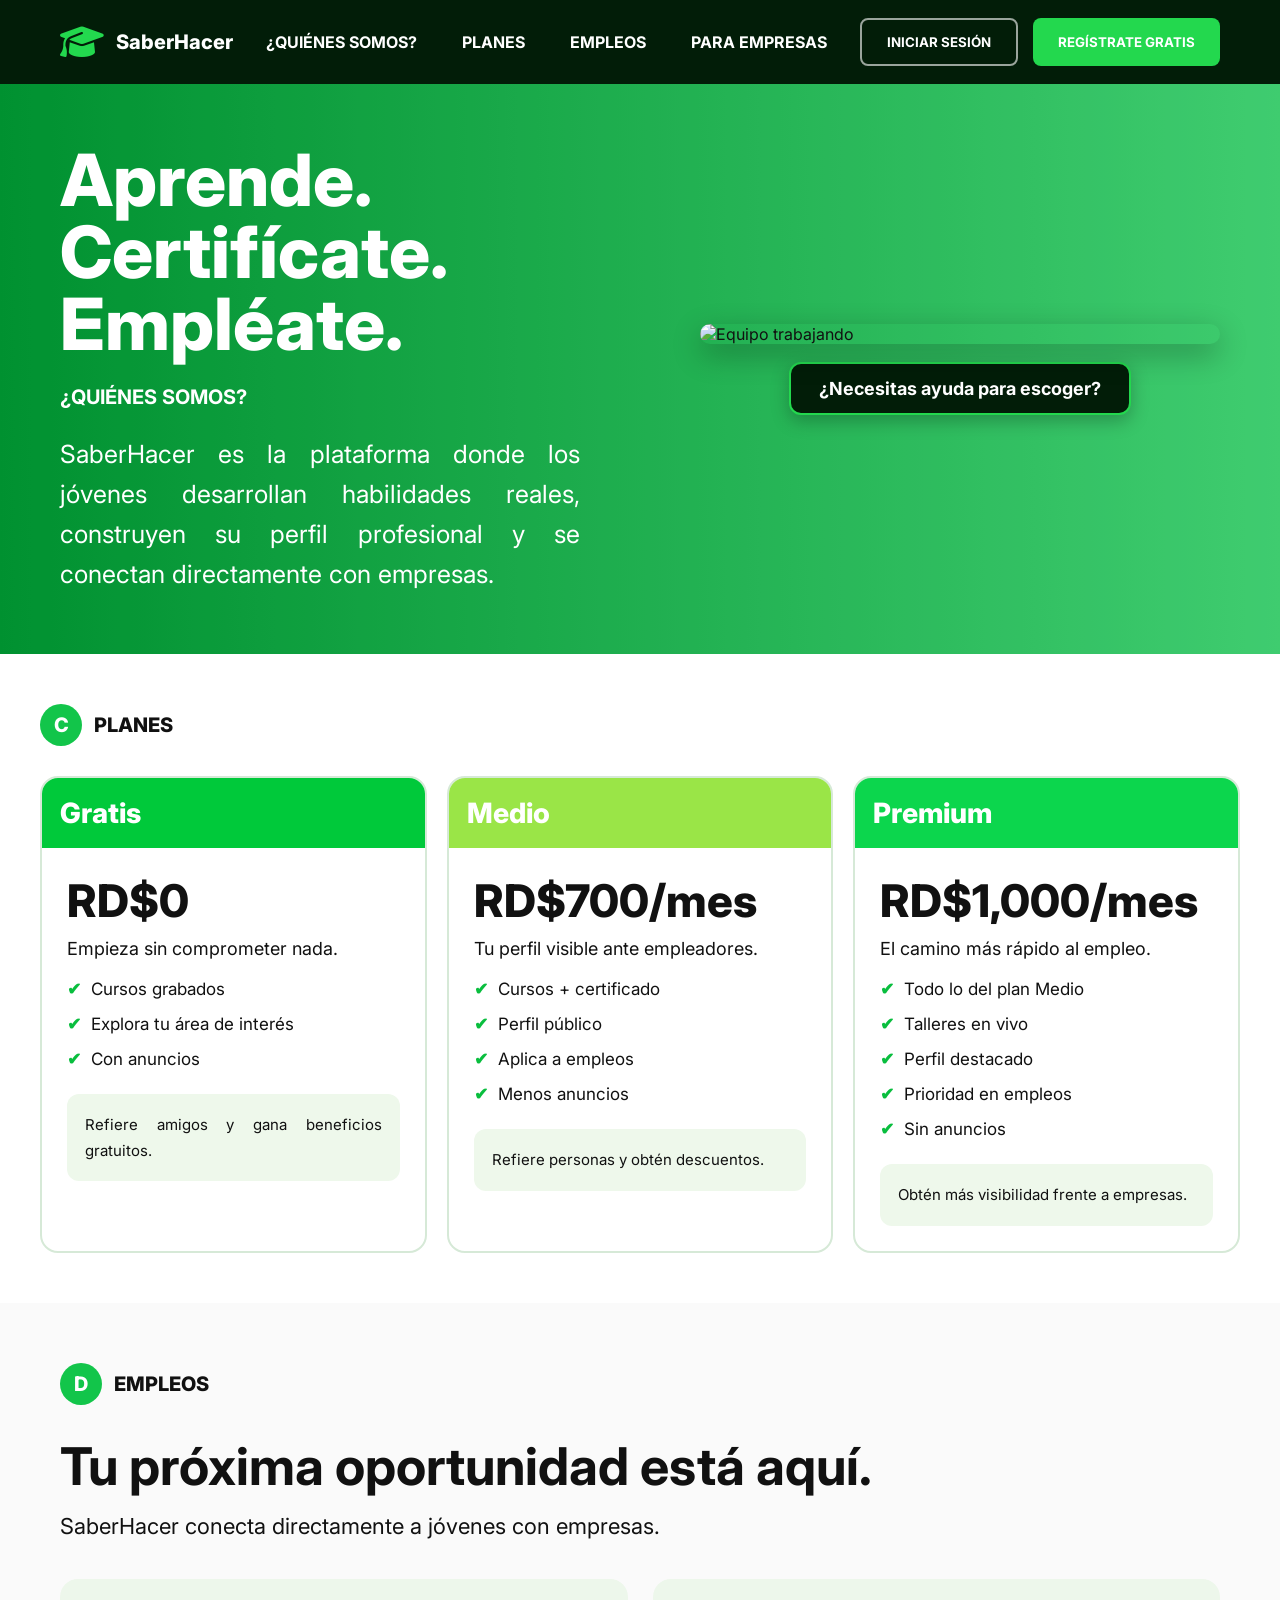
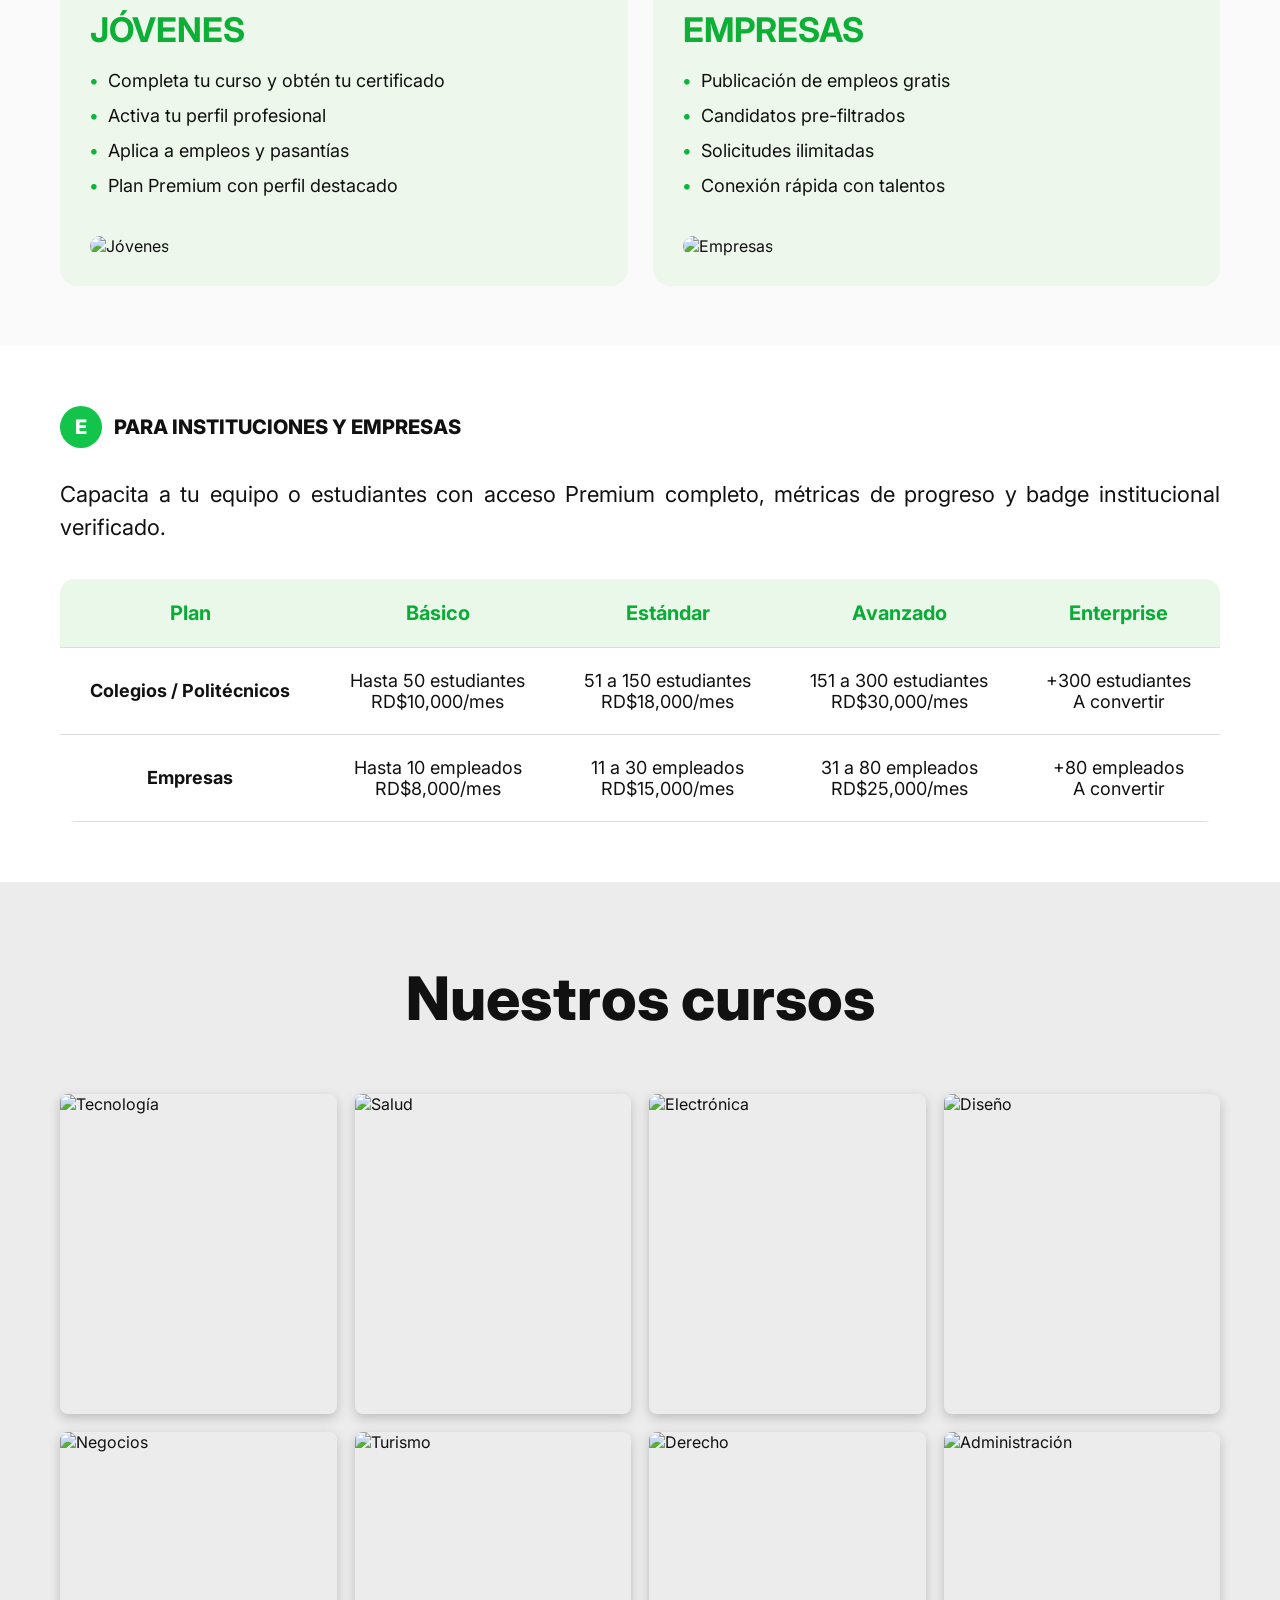
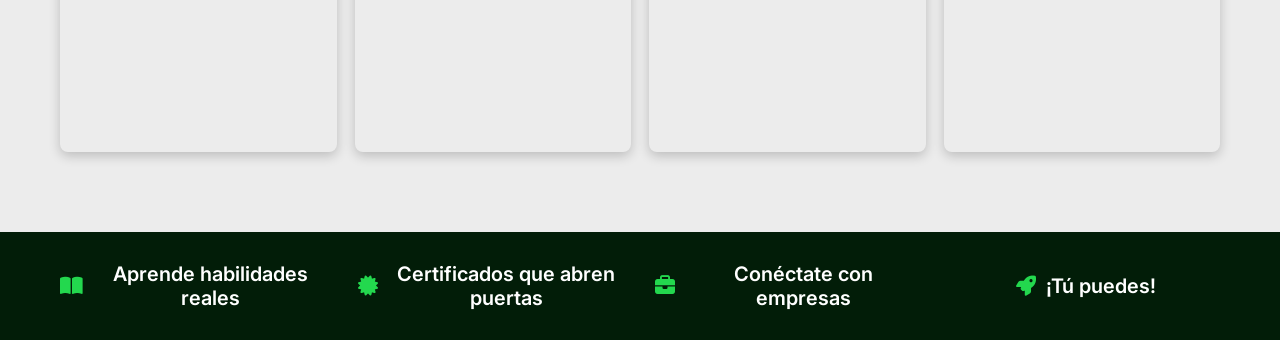
==== commit 703b991e: "Se movio un titulo" ====
--- a/index.html
+++ b/index.html
@@ -555,8 +555,8 @@
 
     <div class="hero">
       <div class="hero-content">
-        <h4>¿QUIÉNES SOMOS?</h4>
         <h1>Aprende. Certifícate. Empléate.</h1>
+         <h4>¿QUIÉNES SOMOS?</h4>
         <p>
           SaberHacer es la plataforma donde los jóvenes desarrollan habilidades reales,
           construyen su perfil profesional y se conectan directamente con empresas.
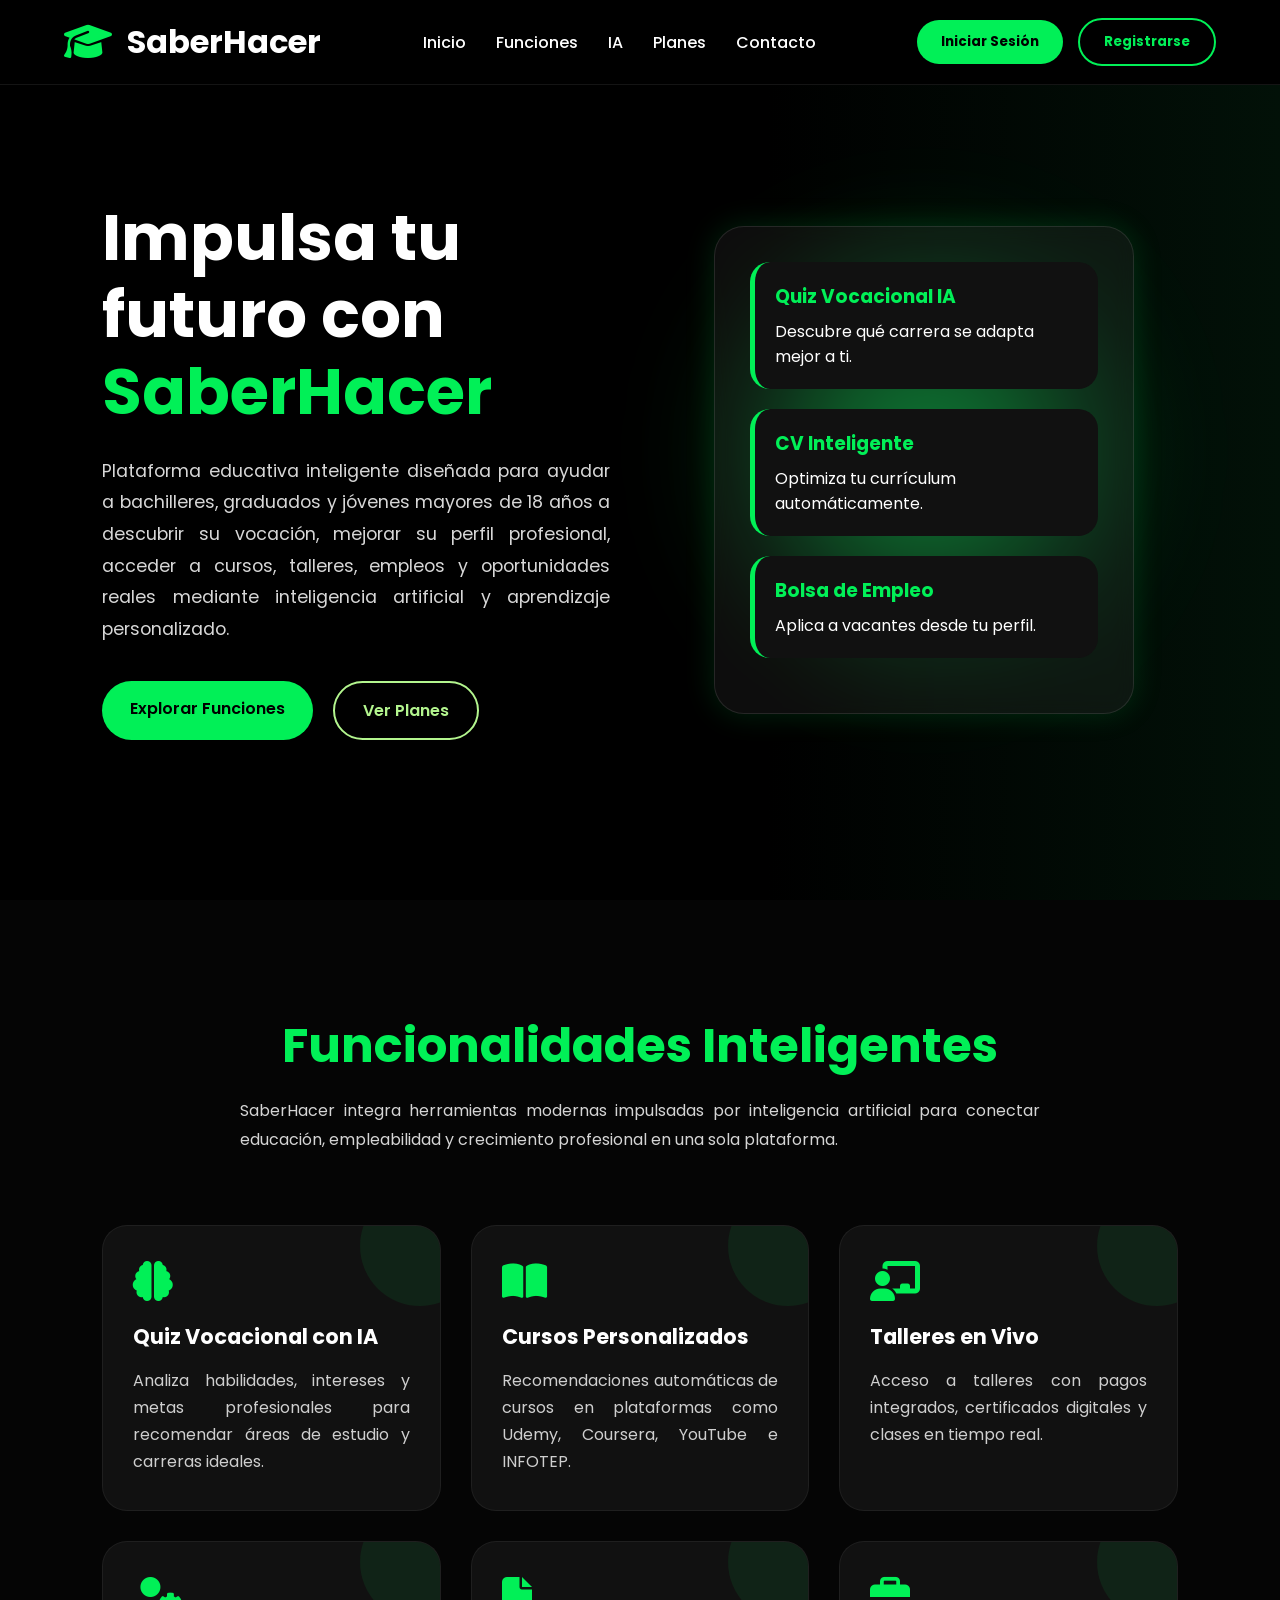
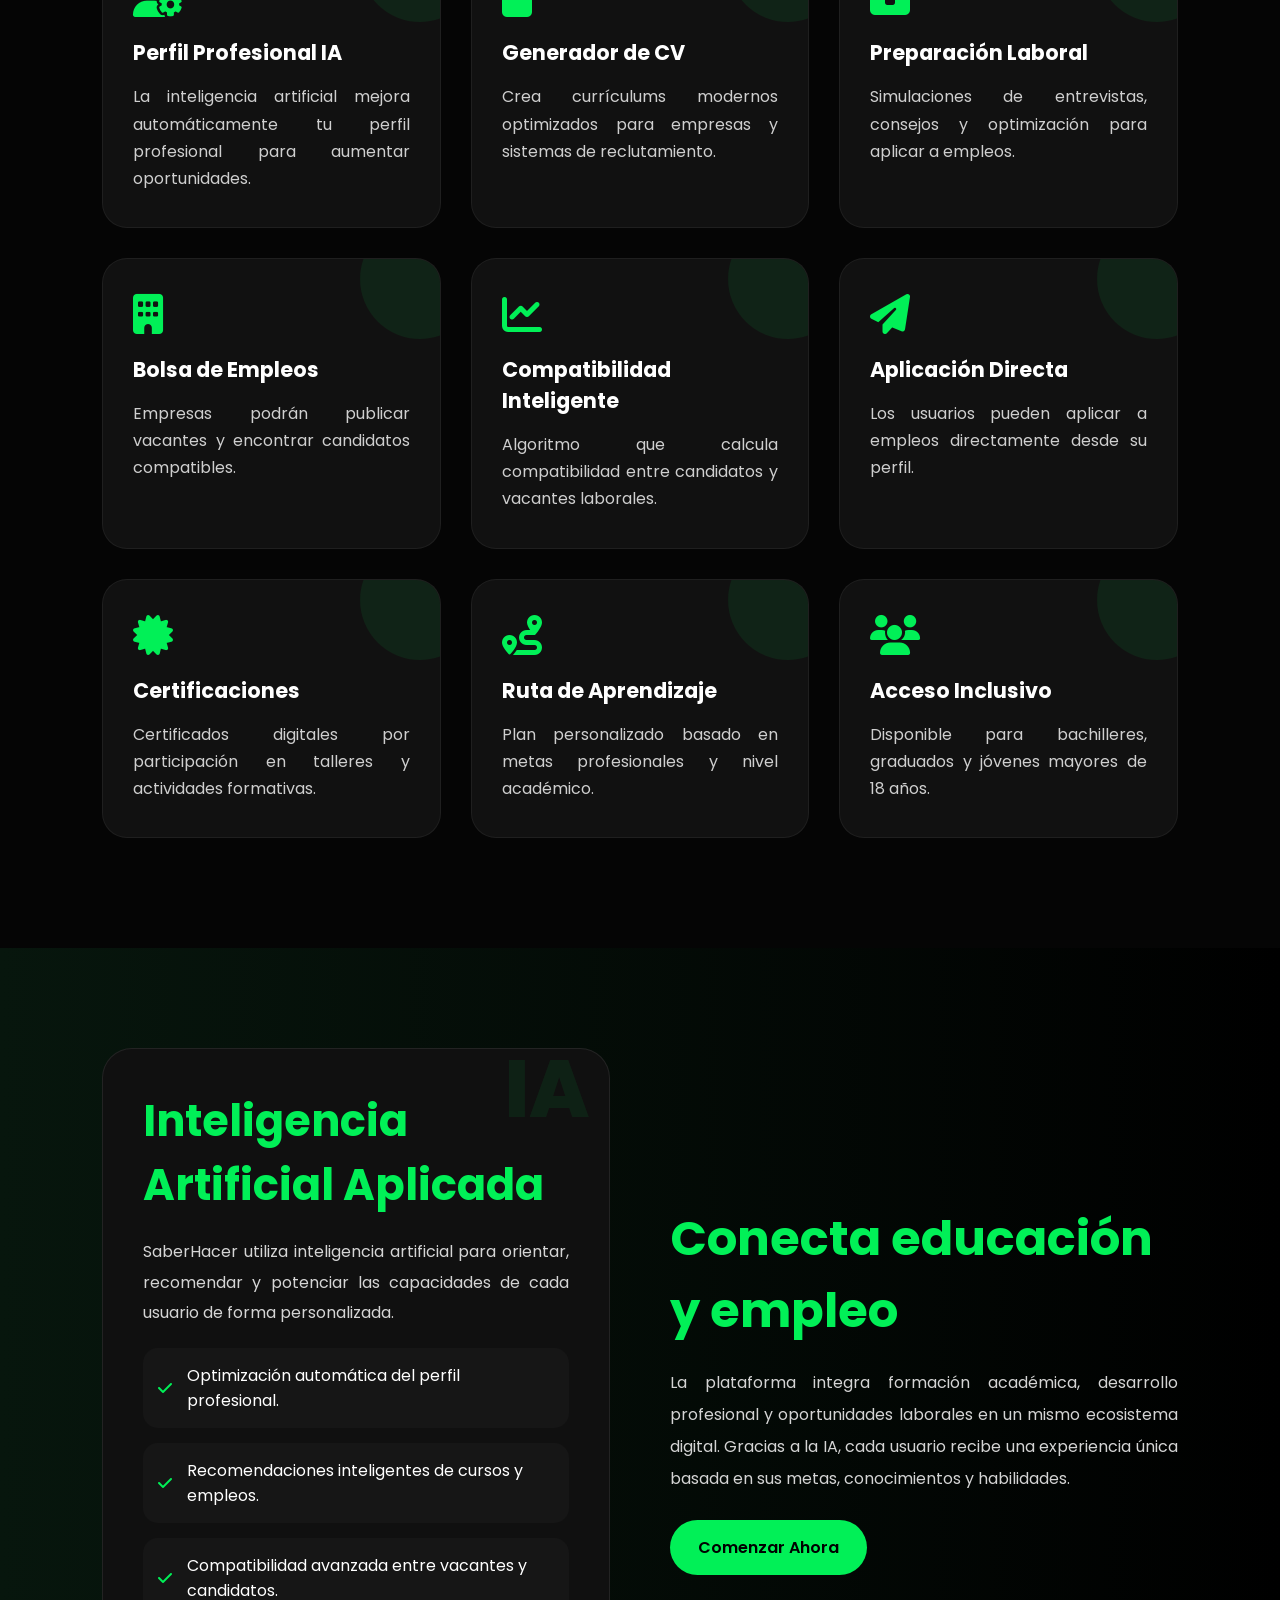
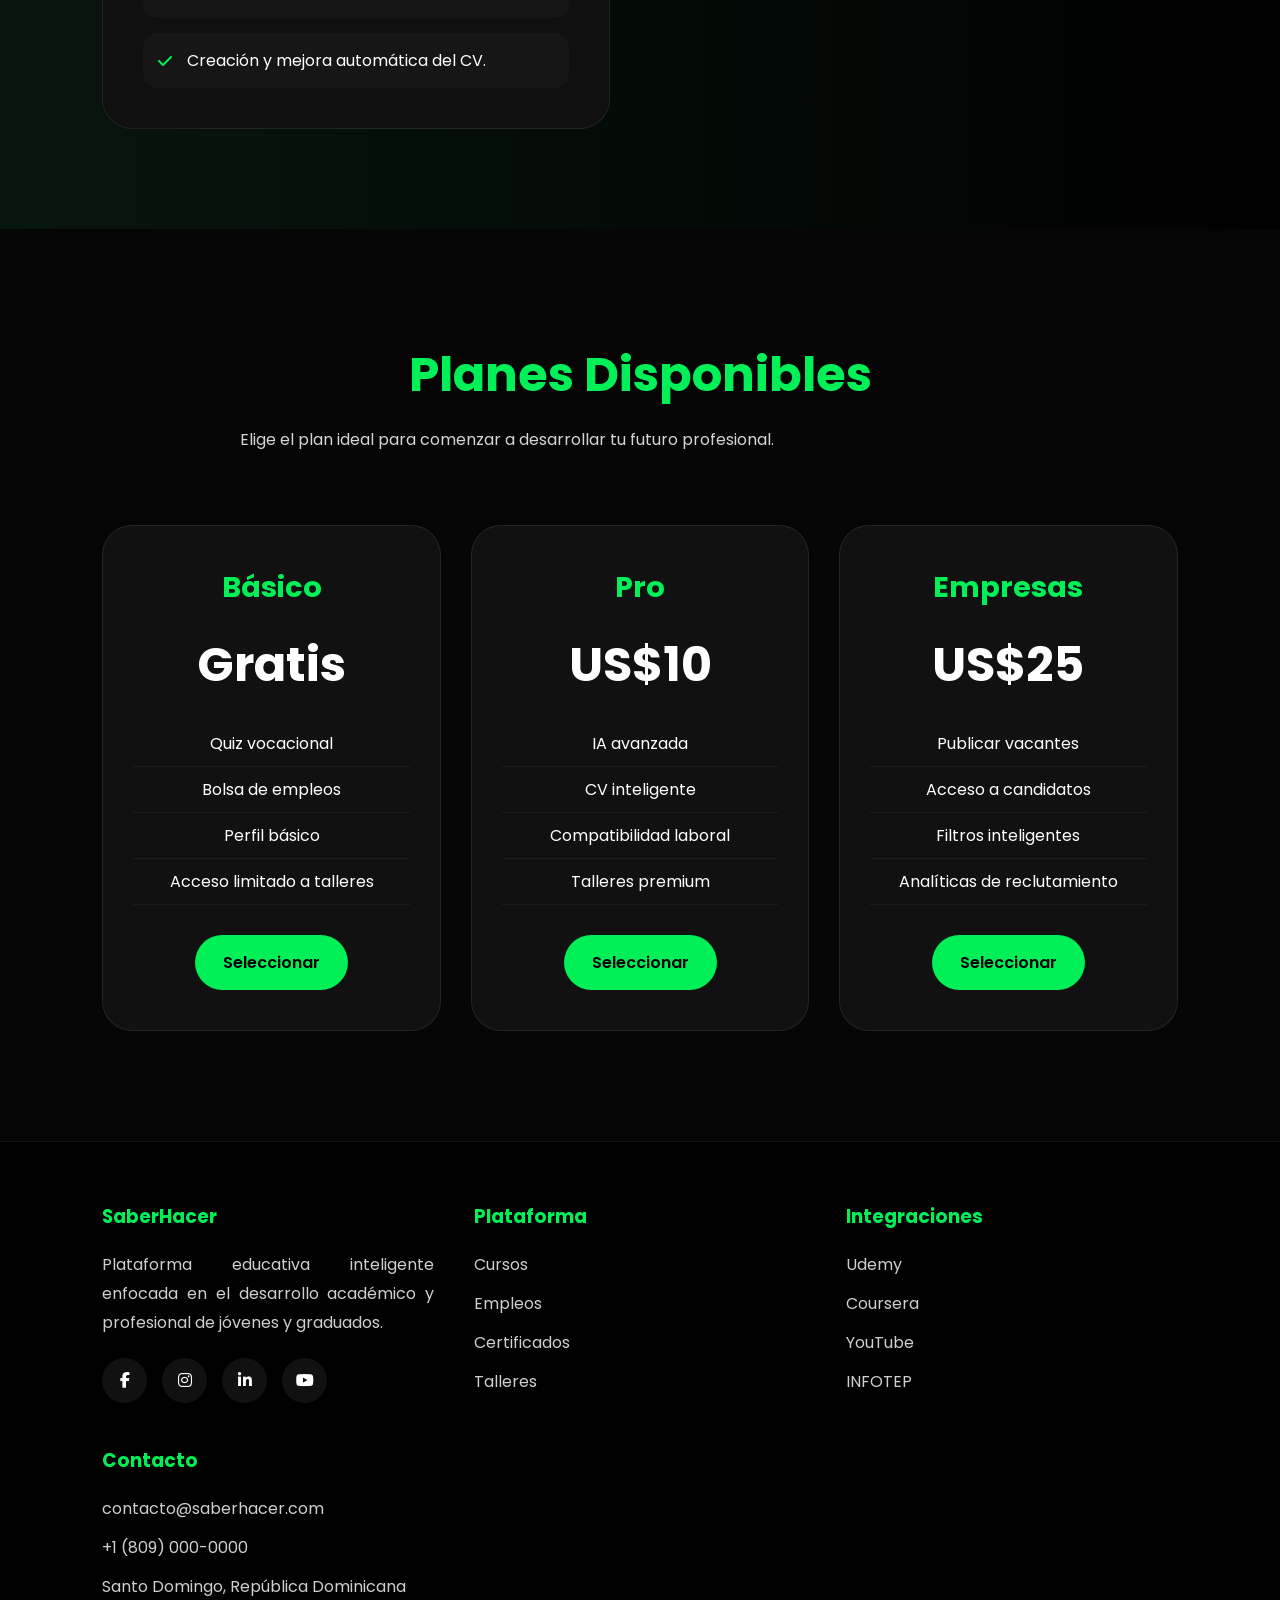
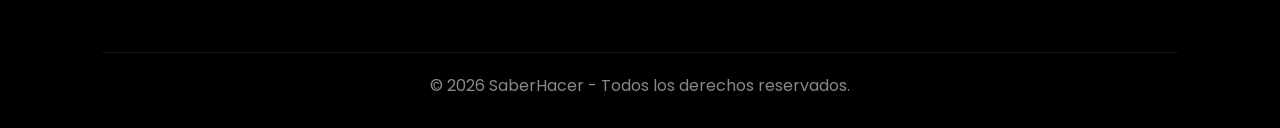
==== commit 86317022: "Se cambio la pagina principal" ====
--- a/index.html
+++ b/index.html
@@ -1,821 +1,857 @@
 <!DOCTYPE html>
 <html lang="es">
 <head>
-  <meta charset="UTF-8" />
-  <meta name="viewport" content="width=device-width, initial-scale=1.0" />
+  <meta charset="UTF-8">
+  <meta name="viewport" content="width=device-width, initial-scale=1.0">
   <title>SaberHacer</title>
+
   <link rel="preconnect" href="https://fonts.googleapis.com">
   <link rel="preconnect" href="https://fonts.gstatic.com" crossorigin>
-  <link href="https://fonts.googleapis.com/css2?family=Inter:wght@400;500;600;700;800&display=swap" rel="stylesheet">
-  <link rel="stylesheet" href="https://cdnjs.cloudflare.com/ajax/libs/font-awesome/6.5.1/css/all.min.css">
+  <link href="https://fonts.googleapis.com/css2?family=Poppins:wght@300;400;500;600;700&display=swap" rel="stylesheet">
+
+  <link rel="stylesheet" href="https://cdnjs.cloudflare.com/ajax/libs/font-awesome/6.5.2/css/all.min.css">
 
   <style>
+
     *{
-  margin:0;
-  padding:0;
-  box-sizing:border-box;
-  font-family:'Inter',sans-serif;
-}
-
-body{
-  background:#f5f5f5;
-  color:#111;
-}
-
-header{
-  width:100%;
-  background:#021d08;
-  padding:18px 60px;
-  display:flex;
-  justify-content:space-between;
-  align-items:center;
-  position:sticky;
-  top:0;
-  z-index:100;
-}
-
-.logo{
-  display:flex;
-  align-items:center;
-  gap:12px;
-  color:white;
-  font-size:35px;
-  font-weight:800;
-}
-
-.logo span{
-  font-size:20px;
-}
-
-nav{
-  display:flex;
-  gap:45px;
-}
-
-nav a{
-  color:white;
-  text-decoration:none;
-  font-weight:700;
-  transition:0.3s;
-}
-
-nav a:hover{
-  color:#2fff68;
-}
-
-.header-buttons{
-  display:flex;
-  gap:15px;
-}
-
-.btn{
-  padding:14px 25px;
-  border-radius:8px;
-  border:none;
-  cursor:pointer;
-  font-weight:700;
-  transition:0.3s;
-}
-
-.btn-login{
-  background:transparent;
-  border:2px solid rgba(255,255,255,0.6);
-  color:white;
-}
-
-.btn-register{
-  background:#23d84e;
-  color:white;
-}
-
-.btn:hover{
-  transform:translateY(-2px);
-}
-
-.main-grid{
-  display:flex;
-  flex-direction:column;
-}
-
-.hero{
-  background:linear-gradient(to right,#00b53c,#4fff8b);
-  min-height:560px;
-  display:flex;
-  align-items:center;
-  justify-content:space-between;
-  padding:60px;
-  overflow:hidden;
-  position:relative;
-}
-
-.hero::after{
-  content:'';
-  position:absolute;
-  inset:0;
-  background:rgba(0,0,0,0.2);
-}
-
-.hero-content{
-  position:relative;
-  z-index:2;
-  color:white;
-  max-width:520px;
-}
-
-.hero-content h4{
-  font-size:20px;
-  margin-bottom:25px;
-}
-
-.hero-content h1{
-  font-size:72px;
-  line-height:1;
-  margin-bottom:25px;
-  font-weight:800;
-}
-
-.hero-content p{
-  font-size:25px;
-  line-height:1.6;
-  text-align:justify;
-}
-
-.hero img{
-  width:520px;
-  border-radius:20px;
-  position:relative;
-  z-index:2;
-  box-shadow:0 10px 30px rgba(0,0,0,0.3);
-}
-
-/* NUEVO CONTENEDOR DE IMAGEN + BOTÓN */
-.hero-image-container{
-  display:flex;
-  flex-direction:column;
-  align-items:center;
-  gap:18px;
-  position:relative;
-  z-index:2;
-}
-
-/* NUEVO BOTÓN */
-.help-btn{
-  background:#021d08;
-  color:white;
-  border:2px solid #23d84e;
-  padding:14px 28px;
-  border-radius:12px;
-  font-size:18px;
-  font-weight:700;
-  cursor:pointer;
-  transition:0.3s ease;
-  box-shadow:0 6px 18px rgba(0,0,0,0.25);
-}
-
-.help-btn:hover{
-  background:#23d84e;
-  transform:translateY(-3px);
-  box-shadow:0 10px 22px rgba(0,0,0,0.3);
-}
-
-.plans-section{
-  background:white;
-  padding:50px 40px;
-}
-
-.section-title{
-  display:flex;
-  align-items:center;
-  gap:12px;
-  font-size:20px;
-  margin-bottom:30px;
-  font-weight:800;
-}
-
-.circle{
-  width:42px;
-  height:42px;
-  background:#12c54a;
-  border-radius:50%;
-  display:flex;
-  align-items:center;
-  justify-content:center;
-  color:white;
-  font-weight:800;
-}
-
-.plans{
-  display:grid;
-  grid-template-columns:repeat(3,1fr);
-  gap:20px;
-}
-
-.plan-card{
-  border:2px solid #d6e9d7;
-  border-radius:18px;
-  overflow:hidden;
-  background:white;
-}
-
-.plan-header{
-  padding:18px;
-  color:white;
-  font-size:28px;
-  font-weight:800;
-}
-
-.green{background:#00c93a;}
-.light{background:#9ae547;}
-.dark{background:#0cd64d;}
-
-.plan-body{
-  padding:25px;
-}
-
-.price{
-  font-size:45px;
-  font-weight:800;
-  margin-bottom:10px;
-}
-
-.plan-body p{
-  margin-bottom:20px;
-  font-size:18px;
-}
-
-.plan-body ul{
-  list-style:none;
-  margin-bottom:25px;
-}
-
-.plan-body li{
-  margin-bottom:15px;
-  font-size:17px;
-}
-
-.plan-body li::before{
-  content:'✔';
-  color:#09be3e;
-  margin-right:10px;
-  font-weight:800;
-}
-
-.info-box{
-  background:#eef8eb;
-  padding:18px;
-  border-radius:12px;
-  font-size:15px;
-  line-height:1.7;
-  text-align:justify;
-}
-
-.jobs-section{
-  background:#fafafa;
-  padding:60px;
-}
-
-.jobs-section h2{
-  font-size:52px;
-  margin-bottom:15px;
-}
-
-.jobs-section p{
-  font-size:22px;
-  margin-bottom:40px;
-  text-align:justify;
-}
-
-.jobs-grid{
-  display:grid;
-  grid-template-columns:1fr 1fr;
-  gap:25px;
-}
-
-.job-card{
-  background:#edf7eb;
-  border-radius:18px;
-  padding:30px;
-}
-
-.job-card h3{
-  color:#0eaf37;
-  font-size:34px;
-  margin-bottom:20px;
-}
-
-.job-card ul{
-  list-style:none;
-  margin-bottom:20px;
-}
-
-.job-card li{
-  margin-bottom:14px;
-  font-size:18px;
-}
-
-.job-card li::before{
-  content:'•';
-  color:#0ab53c;
-  margin-right:10px;
-  font-weight:800;
-}
-
-.job-card img{
-  width:100%;
-  margin-top:20px;
-  border-radius:12px;
-}
-
-.institutions{
-  background:white;
-  padding:60px;
-}
-
-.institutions p{
-  font-size:22px;
-  margin-bottom:35px;
-  line-height:1.5;
-  text-align:justify;
-}
-
-table{
-  width:100%;
-  border-collapse:collapse;
-  background:white;
-  border-radius:15px;
-  overflow:hidden;
-}
-
-th,td{
-  padding:22px;
-  text-align:center;
-  border-bottom:1px solid #ddd;
-  font-size:18px;
-}
-
-th{
-  background:#e9f8e8;
-  color:#0aab36;
-  font-size:20px;
-}
-
-.courses-section{
-  padding:80px 60px;
-  background:#ececec;
-}
-
-.courses-title{
-  text-align:center;
-  font-size:60px;
-  margin-bottom:60px;
-  font-weight:800;
-}
-
-.courses-grid{
-  display:grid;
-  grid-template-columns:repeat(4,1fr);
-  gap:18px;
-}
-
-.course-card{
-  position:relative;
-  overflow:hidden;
-  border-radius:8px;
-  cursor:pointer;
-  box-shadow:0 4px 12px rgba(0,0,0,0.2);
-}
-
-.course-card img{
-  width:100%;
-  height:320px;
-  object-fit:cover;
-  transition:0.5s;
-  display:block;
-}
-
-.course-overlay{
-  position:absolute;
-  inset:0;
-  background:rgba(0,0,0,0.65);
-  display:flex;
-  flex-direction:column;
-  justify-content:center;
-  align-items:center;
-  gap:18px;
-  opacity:0;
-  transition:0.4s;
-  color:white;
-}
-
-.course-overlay i{
-  font-size:55px;
-  color:#2fff68;
-}
-
-.course-overlay h3{
-  font-size:30px;
-  font-weight:800;
-  text-align:center;
-  padding:0 10px;
-}
-
-.course-card:hover img{
-  transform:scale(1.1);
-}
-
-.course-card:hover .course-overlay{
-  opacity:1;
-}
-
-footer{
-  background:#021d08;
-  color:white;
-  padding:30px 60px;
-}
-
-.footer-grid{
-  display:grid;
-  grid-template-columns:repeat(4,1fr);
-  gap:30px;
-  text-align:center;
-}
-
-.footer-item{
-  font-size:20px;
-  font-weight:600;
-  display:flex;
-  align-items:center;
-  justify-content:center;
-  gap:10px;
-}
-
-.footer-item i,
-.logo i{
-  color:#23d84e;
-}
-
-@media(max-width:1200px){
-
-  .plans{
-    grid-template-columns:1fr;
-  }
-
-  .hero{
-    flex-direction:column;
-    text-align:center;
-    gap:40px;
-  }
-
-  .hero h1{
-    font-size:52px;
-  }
-
-  .hero img{
-    width:100%;
-    max-width:500px;
-  }
-
-  .jobs-grid{
-    grid-template-columns:1fr;
-  }
-
-  .footer-grid{
-    grid-template-columns:1fr 1fr;
-  }
-}
-
-@media(max-width:768px){
-
-  header{
-    flex-direction:column;
-    gap:20px;
-    padding:25px;
-  }
-
-  nav{
-    flex-wrap:wrap;
-    justify-content:center;
-    gap:20px;
-  }
-
-  .hero,
-  .jobs-section,
-  .institutions,
-  .plans-section{
-    padding:30px 20px;
-  }
-
-  .hero h1{
-    font-size:42px;
-  }
-
-  .hero p,
-  .jobs-section p,
-  .institutions p{
-    font-size:18px;
-  }
-
-  .jobs-section h2{
-    font-size:38px;
-  }
-
-  table{
-    display:block;
-    overflow-x:auto;
-  }
-
-  .footer-grid{
-    grid-template-columns:1fr;
-  }
-}
+      margin:0;
+      padding:0;
+      box-sizing:border-box;
+      font-family:'Poppins', sans-serif;
+      scroll-behavior:smooth;
+    }
+
+    body{
+      background:#000000;
+      color:white;
+      overflow-x:hidden;
+    }
+
+    :root{
+      --verde:#01F057;
+      --verde-claro:#B3F58E;
+      --negro:#000000;
+      --gris:#101010;
+      --blanco:#ffffff;
+    }
+
+    /* HEADER */
+
+    header{
+      width:100%;
+      background:rgba(0,0,0,0.95);
+      position:fixed;
+      top:0;
+      left:0;
+      z-index:1000;
+      border-bottom:1px solid rgba(255,255,255,0.08);
+    }
+
+    .navbar{
+      width:90%;
+      margin:auto;
+      display:flex;
+      justify-content:space-between;
+      align-items:center;
+      padding:18px 0;
+    }
+
+    .logo{
+      display:flex;
+      align-items:center;
+      gap:15px;
+      color:white;
+      font-size:2rem;
+      font-weight:700;
+    }
+
+    .logo i{
+      color:var(--verde);
+      font-size:2.4rem;
+    }
+
+    nav ul{
+      display:flex;
+      gap:30px;
+      list-style:none;
+    }
+
+    nav ul li a{
+      text-decoration:none;
+      color:white;
+      font-weight:500;
+      transition:0.3s;
+    }
+
+    nav ul li a:hover{
+      color:var(--verde);
+    }
+
+    .btn-login{
+      padding:12px 24px;
+      border-radius:30px;
+      border:none;
+      background:var(--verde);
+      color:black;
+      font-weight:700;
+      cursor:pointer;
+      transition:0.3s;
+    }
+
+    .btn-login:hover{
+      transform:scale(1.05);
+      box-shadow:0 0 20px var(--verde);
+    }
+
+    /* HERO */
+
+    .hero{
+      min-height:100vh;
+      display:flex;
+      align-items:center;
+      justify-content:center;
+      padding:120px 8% 80px;
+      gap:60px;
+      background:linear-gradient(to right, #000000 60%, #021108);
+    }
+
+    .hero-text{
+      flex:1;
+    }
+
+    .hero-text h1{
+      font-size:4rem;
+      line-height:1.2;
+      margin-bottom:25px;
+    }
+
+    .hero-text h1 span{
+      color:var(--verde);
+    }
+
+    .hero-text p{
+      font-size:1.1rem;
+      line-height:1.8;
+      text-align:justify;
+      color:#d7d7d7;
+      margin-bottom:35px;
+    }
+
+    .hero-buttons{
+      display:flex;
+      gap:20px;
+      flex-wrap:wrap;
+    }
+
+    .btn-primary,
+    .btn-secondary{
+      padding:15px 28px;
+      border-radius:40px;
+      font-weight:600;
+      text-decoration:none;
+      transition:0.3s;
+      display:inline-block;
+    }
+
+    .btn-primary{
+      background:var(--verde);
+      color:black;
+    }
+
+    .btn-primary:hover{
+      box-shadow:0 0 25px var(--verde);
+      transform:translateY(-4px);
+    }
+
+    .btn-secondary{
+      border:2px solid var(--verde-claro);
+      color:var(--verde-claro);
+    }
+
+    .btn-secondary:hover{
+      background:var(--verde-claro);
+      color:black;
+    }
+
+    .hero-image{
+      flex:1;
+      display:flex;
+      justify-content:center;
+      position:relative;
+    }
+
+    .circle{
+      width:450px;
+      height:450px;
+      background:radial-gradient(circle, var(--verde), transparent 70%);
+      border-radius:50%;
+      position:absolute;
+      filter:blur(60px);
+      opacity:0.6;
+    }
+
+    .card-hero{
+      position:relative;
+      width:420px;
+      background:rgba(255,255,255,0.05);
+      backdrop-filter:blur(10px);
+      border:1px solid rgba(255,255,255,0.1);
+      border-radius:30px;
+      padding:35px;
+      z-index:2;
+      box-shadow:0 0 30px rgba(1,240,87,0.15);
+    }
+
+    .mini-card{
+      background:#111;
+      border-radius:20px;
+      padding:20px;
+      margin-bottom:20px;
+      border-left:5px solid var(--verde);
+      transition:0.3s;
+    }
+
+    .mini-card:hover{
+      transform:translateX(8px);
+      background:#171717;
+    }
+
+    .mini-card h3{
+      color:var(--verde);
+      margin-bottom:8px;
+    }
+
+    /* FUNCIONALIDADES */
+
+    .features{
+      padding:110px 8%;
+      background:#050505;
+    }
+
+    .section-title{
+      text-align:center;
+      margin-bottom:70px;
+    }
+
+    .section-title h2{
+      font-size:3rem;
+      color:var(--verde);
+      margin-bottom:15px;
+    }
+
+    .section-title p{
+      color:#d5d5d5;
+      max-width:800px;
+      margin:auto;
+      line-height:1.8;
+      text-align:justify;
+    }
+
+    .features-grid{
+      display:grid;
+      grid-template-columns:repeat(auto-fit, minmax(280px,1fr));
+      gap:30px;
+    }
+
+    .feature-card{
+      background:#111111;
+      border-radius:25px;
+      padding:35px 30px;
+      transition:0.4s;
+      position:relative;
+      overflow:hidden;
+      border:1px solid rgba(255,255,255,0.06);
+    }
+
+    .feature-card::before{
+      content:"";
+      position:absolute;
+      width:120px;
+      height:120px;
+      background:rgba(1,240,87,0.08);
+      border-radius:50%;
+      top:-40px;
+      right:-40px;
+    }
+
+    .feature-card:hover{
+      transform:translateY(-10px);
+      border:1px solid var(--verde);
+      box-shadow:0 0 30px rgba(1,240,87,0.2);
+    }
+
+    .feature-card i{
+      font-size:2.5rem;
+      color:var(--verde);
+      margin-bottom:20px;
+    }
+
+    .feature-card h3{
+      margin-bottom:15px;
+      font-size:1.3rem;
+    }
+
+    .feature-card p{
+      color:#cfcfcf;
+      line-height:1.7;
+      text-align:justify;
+    }
+
+    /* IA SECTION */
+
+    .ai-section{
+      padding:100px 8%;
+      display:flex;
+      align-items:center;
+      gap:60px;
+      background:linear-gradient(to left, #000000, #07160d);
+      flex-wrap:wrap;
+    }
+
+    .ai-image,
+    .ai-content{
+      flex:1;
+      min-width:300px;
+    }
+
+    .ai-box{
+      background:#101010;
+      padding:40px;
+      border-radius:30px;
+      border:1px solid rgba(255,255,255,0.08);
+      position:relative;
+    }
+
+    .ai-box::after{
+      content:"IA";
+      position:absolute;
+      top:-20px;
+      right:20px;
+      font-size:5rem;
+      font-weight:800;
+      color:rgba(1,240,87,0.08);
+    }
+
+    .ai-box h2{
+      color:var(--verde);
+      margin-bottom:20px;
+      font-size:2.7rem;
+    }
+
+    .ai-box p{
+      line-height:1.9;
+      text-align:justify;
+      color:#d5d5d5;
+      margin-bottom:20px;
+    }
+
+    .ai-list{
+      display:grid;
+      gap:15px;
+    }
+
+    .ai-list div{
+      background:#161616;
+      padding:15px;
+      border-radius:15px;
+      display:flex;
+      align-items:center;
+      gap:15px;
+    }
+
+    .ai-list i{
+      color:var(--verde);
+    }
+
+    /* PLANES */
+
+    .plans{
+      padding:110px 8%;
+      background:#050505;
+    }
+
+    .plans-grid{
+      display:grid;
+      grid-template-columns:repeat(auto-fit,minmax(300px,1fr));
+      gap:30px;
+      margin-top:60px;
+    }
+
+    .plan-card{
+      background:#111;
+      border-radius:30px;
+      padding:40px 30px;
+      text-align:center;
+      border:1px solid rgba(255,255,255,0.08);
+      transition:0.3s;
+    }
+
+    .plan-card:hover{
+      transform:translateY(-10px);
+      border:1px solid var(--verde);
+    }
+
+    .plan-card h3{
+      color:var(--verde);
+      font-size:1.8rem;
+      margin-bottom:10px;
+    }
+
+    .price{
+      font-size:3rem;
+      font-weight:700;
+      margin:20px 0;
+    }
+
+    .plan-card ul{
+      list-style:none;
+      margin-bottom:30px;
+    }
+
+    .plan-card ul li{
+      padding:10px 0;
+      border-bottom:1px solid rgba(255,255,255,0.05);
+    }
+
+    /* FOOTER */
+
+    footer{
+      background:#000;
+      padding:60px 8% 30px;
+      border-top:1px solid rgba(255,255,255,0.08);
+    }
+
+    .footer-grid{
+      display:grid;
+      grid-template-columns:repeat(auto-fit,minmax(250px,1fr));
+      gap:40px;
+      margin-bottom:40px;
+    }
+
+    .footer-box h3{
+      color:var(--verde);
+      margin-bottom:20px;
+    }
+
+    .footer-box p,
+    .footer-box a{
+      color:#cfcfcf;
+      text-decoration:none;
+      line-height:1.8;
+      display:block;
+      margin-bottom:10px;
+      text-align:justify;
+    }
+
+    .footer-box a:hover{
+      color:var(--verde);
+    }
+
+    .socials{
+      display:flex;
+      gap:15px;
+      margin-top:20px;
+    }
+
+    .socials i{
+      width:45px;
+      height:45px;
+      background:#111;
+      display:flex;
+      align-items:center;
+      justify-content:center;
+      border-radius:50%;
+      cursor:pointer;
+      transition:0.3s;
+    }
+
+    .socials i:hover{
+      background:var(--verde);
+      color:black;
+      transform:translateY(-5px);
+    }
+
+    .copyright{
+      text-align:center;
+      padding-top:20px;
+      border-top:1px solid rgba(255,255,255,0.08);
+      color:#888;
+    }
+
+    /* RESPONSIVE */
+
+    @media(max-width:980px){
+
+      .hero{
+        flex-direction:column;
+        text-align:center;
+      }
+
+      .hero-text p,
+      .section-title p,
+      .feature-card p,
+      .ai-box p,
+      .footer-box p{
+        text-align:center;
+      }
+
+      nav{
+        display:none;
+      }
+
+      .hero-text h1{
+        font-size:3rem;
+      }
+
+      .card-hero{
+        width:100%;
+      }
+
+      .circle{
+        width:300px;
+        height:300px;
+      }
+    }
+
   </style>
 </head>
 <body>
 
+  <!-- HEADER -->
+
   <header>
-    <div class="logo">
-      <i class="fa-solid fa-graduation-cap"></i>
-      <span>SaberHacer</span>
-    </div>
-
-    <nav>
-      <a href="#">¿QUIÉNES SOMOS?</a>
-      <a href="#">PLANES</a>
-      <a href="#">EMPLEOS</a>
-      <a href="#">PARA EMPRESAS</a>
-    </nav>
-
-    <div class="header-buttons">
-      <button class="btn btn-login" onclick="window.location.href='IniciarSesion.html'"> INICIAR SESIÓN</button>
-      <button class="btn btn-register" onclick="window.location.href='Registro.html'">REGÍSTRATE GRATIS</button>
+    <div class="navbar">
+
+      <div class="logo">
+        <i class="fa-solid fa-graduation-cap"></i>
+        <span>SaberHacer</span>
+      </div>
+
+      <nav>
+        <ul>
+          <li><a href="#inicio">Inicio</a></li>
+          <li><a href="#funciones">Funciones</a></li>
+          <li><a href="#ia">IA</a></li>
+          <li><a href="#planes">Planes</a></li>
+          <li><a href="#contacto">Contacto</a></li>
+        </ul>
+      </nav>
+
+      <div style="display:flex; gap:15px; align-items:center;">
+        <button class="btn-login">Iniciar Sesión</button>
+        <button class="btn-login" style="background:transparent; border:2px solid var(--verde); color:var(--verde);">
+          Registrarse
+        </button>
+      </div>
+
     </div>
   </header>
 
-  <section class="main-grid">
-
-    <div class="hero">
-      <div class="hero-content">
-        <h1>Aprende. Certifícate. Empléate.</h1>
-         <h4>¿QUIÉNES SOMOS?</h4>
+  <!-- HERO -->
+
+  <section class="hero" id="inicio">
+
+    <div class="hero-text">
+      <h1>
+        Impulsa tu futuro con <span>SaberHacer</span>
+      </h1>
+
+      <p>
+        Plataforma educativa inteligente diseñada para ayudar a bachilleres, graduados y jóvenes mayores de 18 años a descubrir su vocación, mejorar su perfil profesional, acceder a cursos, talleres, empleos y oportunidades reales mediante inteligencia artificial y aprendizaje personalizado.
+      </p>
+
+      <div class="hero-buttons">
+        <a href="#funciones" class="btn-primary">Explorar Funciones</a>
+        <a href="#planes" class="btn-secondary">Ver Planes</a>
+      </div>
+    </div>
+
+    <div class="hero-image">
+
+      <div class="circle"></div>
+
+      <div class="card-hero">
+
+        <div class="mini-card">
+          <h3>Quiz Vocacional IA</h3>
+          <p>Descubre qué carrera se adapta mejor a ti.</p>
+        </div>
+
+        <div class="mini-card">
+          <h3>CV Inteligente</h3>
+          <p>Optimiza tu currículum automáticamente.</p>
+        </div>
+
+        <div class="mini-card">
+          <h3>Bolsa de Empleo</h3>
+          <p>Aplica a vacantes desde tu perfil.</p>
+        </div>
+
+      </div>
+
+    </div>
+
+  </section>
+
+  <!-- FUNCIONALIDADES -->
+
+  <section class="features" id="funciones">
+
+    <div class="section-title">
+      <h2>Funcionalidades Inteligentes</h2>
+      <p>
+        SaberHacer integra herramientas modernas impulsadas por inteligencia artificial para conectar educación, empleabilidad y crecimiento profesional en una sola plataforma.
+      </p>
+    </div>
+
+    <div class="features-grid">
+
+      <div class="feature-card">
+        <i class="fa-solid fa-brain"></i>
+        <h3>Quiz Vocacional con IA</h3>
+        <p>Analiza habilidades, intereses y metas profesionales para recomendar áreas de estudio y carreras ideales.</p>
+      </div>
+
+      <div class="feature-card">
+        <i class="fa-solid fa-book-open"></i>
+        <h3>Cursos Personalizados</h3>
+        <p>Recomendaciones automáticas de cursos en plataformas como Udemy, Coursera, YouTube e INFOTEP.</p>
+      </div>
+
+      <div class="feature-card">
+        <i class="fa-solid fa-chalkboard-user"></i>
+        <h3>Talleres en Vivo</h3>
+        <p>Acceso a talleres con pagos integrados, certificados digitales y clases en tiempo real.</p>
+      </div>
+
+      <div class="feature-card">
+        <i class="fa-solid fa-user-gear"></i>
+        <h3>Perfil Profesional IA</h3>
+        <p>La inteligencia artificial mejora automáticamente tu perfil profesional para aumentar oportunidades.</p>
+      </div>
+
+      <div class="feature-card">
+        <i class="fa-solid fa-file"></i>
+        <h3>Generador de CV</h3>
+        <p>Crea currículums modernos optimizados para empresas y sistemas de reclutamiento.</p>
+      </div>
+
+      <div class="feature-card">
+        <i class="fa-solid fa-briefcase"></i>
+        <h3>Preparación Laboral</h3>
+        <p>Simulaciones de entrevistas, consejos y optimización para aplicar a empleos.</p>
+      </div>
+
+      <div class="feature-card">
+        <i class="fa-solid fa-building"></i>
+        <h3>Bolsa de Empleos</h3>
+        <p>Empresas podrán publicar vacantes y encontrar candidatos compatibles.</p>
+      </div>
+
+      <div class="feature-card">
+        <i class="fa-solid fa-chart-line"></i>
+        <h3>Compatibilidad Inteligente</h3>
+        <p>Algoritmo que calcula compatibilidad entre candidatos y vacantes laborales.</p>
+      </div>
+
+      <div class="feature-card">
+        <i class="fa-solid fa-paper-plane"></i>
+        <h3>Aplicación Directa</h3>
+        <p>Los usuarios pueden aplicar a empleos directamente desde su perfil.</p>
+      </div>
+
+      <div class="feature-card">
+        <i class="fa-solid fa-certificate"></i>
+        <h3>Certificaciones</h3>
+        <p>Certificados digitales por participación en talleres y actividades formativas.</p>
+      </div>
+
+      <div class="feature-card">
+        <i class="fa-solid fa-route"></i>
+        <h3>Ruta de Aprendizaje</h3>
+        <p>Plan personalizado basado en metas profesionales y nivel académico.</p>
+      </div>
+
+      <div class="feature-card">
+        <i class="fa-solid fa-users"></i>
+        <h3>Acceso Inclusivo</h3>
+        <p>Disponible para bachilleres, graduados y jóvenes mayores de 18 años.</p>
+      </div>
+
+    </div>
+
+  </section>
+
+  <!-- IA -->
+
+  <section class="ai-section" id="ia">
+
+    <div class="ai-image">
+
+      <div class="ai-box">
+        <h2>Inteligencia Artificial Aplicada</h2>
+
         <p>
-          SaberHacer es la plataforma donde los jóvenes desarrollan habilidades reales,
-          construyen su perfil profesional y se conectan directamente con empresas.
+          SaberHacer utiliza inteligencia artificial para orientar, recomendar y potenciar las capacidades de cada usuario de forma personalizada.
         </p>
-      </div>
-
-        <div class="hero-image-container">
-
-    <img 
-      src="https://images.unsplash.com/photo-1522202176988-66273c2fd55f?q=80&w=1200&auto=format&fit=crop" 
-      alt="Equipo trabajando"
-    >
-
-    <!-- BOTÓN FUNCIONAL -->
-    <button 
-      class="help-btn"
-      onclick="window.location.href='quizz.html'"
-    >
-      ¿Necesitas ayuda para escoger?
-    </button>
-
-  </div>
-
-      </div>
-
-    <div class="plans-section">
-      <div class="section-title">
-        <div class="circle">C</div>
-        PLANES
-      </div>
-
-      <div class="plans">
-
-        <div class="plan-card">
-          <div class="plan-header green">Gratis</div>
-          <div class="plan-body">
-            <div class="price">RD$0</div>
-            <p>Empieza sin comprometer nada.</p>
-
-            <ul>
-              <li>Cursos grabados</li>
-              <li>Explora tu área de interés</li>
-              <li>Con anuncios</li>
-            </ul>
-
-            <div class="info-box">
-              Refiere amigos y gana beneficios gratuitos.
-            </div>
+
+        <div class="ai-list">
+
+          <div>
+            <i class="fa-solid fa-check"></i>
+            <span>Optimización automática del perfil profesional.</span>
           </div>
+
+          <div>
+            <i class="fa-solid fa-check"></i>
+            <span>Recomendaciones inteligentes de cursos y empleos.</span>
+          </div>
+
+          <div>
+            <i class="fa-solid fa-check"></i>
+            <span>Compatibilidad avanzada entre vacantes y candidatos.</span>
+          </div>
+
+          <div>
+            <i class="fa-solid fa-check"></i>
+            <span>Creación y mejora automática del CV.</span>
+          </div>
+
         </div>
-
-        <div class="plan-card">
-          <div class="plan-header light">Medio</div>
-          <div class="plan-body">
-            <div class="price">RD$700/mes</div>
-            <p>Tu perfil visible ante empleadores.</p>
-
-            <ul>
-              <li>Cursos + certificado</li>
-              <li>Perfil público</li>
-              <li>Aplica a empleos</li>
-              <li>Menos anuncios</li>
-            </ul>
-
-            <div class="info-box">
-              Refiere personas y obtén descuentos.
-            </div>
-          </div>
+      </div>
+
+    </div>
+
+    <div class="ai-content">
+
+      <div class="section-title" style="text-align:left; margin-bottom:20px;">
+        <h2>Conecta educación y empleo</h2>
+      </div>
+
+      <p style="line-height:2; color:#d4d4d4; text-align:justify;">
+        La plataforma integra formación académica, desarrollo profesional y oportunidades laborales en un mismo ecosistema digital. Gracias a la IA, cada usuario recibe una experiencia única basada en sus metas, conocimientos y habilidades.
+      </p>
+
+      <br>
+
+      <a href="#planes" class="btn-primary">Comenzar Ahora</a>
+
+    </div>
+
+  </section>
+
+  <!-- PLANES -->
+
+  <section class="plans" id="planes">
+
+    <div class="section-title">
+      <h2>Planes Disponibles</h2>
+      <p>
+        Elige el plan ideal para comenzar a desarrollar tu futuro profesional.
+      </p>
+    </div>
+
+    <div class="plans-grid">
+
+      <div class="plan-card">
+        <h3>Básico</h3>
+        <div class="price">Gratis</div>
+
+        <ul>
+          <li>Quiz vocacional</li>
+          <li>Bolsa de empleos</li>
+          <li>Perfil básico</li>
+          <li>Acceso limitado a talleres</li>
+        </ul>
+
+        <a href="#" class="btn-primary">Seleccionar</a>
+      </div>
+
+      <div class="plan-card">
+        <h3>Pro</h3>
+        <div class="price">US$10</div>
+
+        <ul>
+          <li>IA avanzada</li>
+          <li>CV inteligente</li>
+          <li>Compatibilidad laboral</li>
+          <li>Talleres premium</li>
+        </ul>
+
+        <a href="#" class="btn-primary">Seleccionar</a>
+      </div>
+
+      <div class="plan-card">
+        <h3>Empresas</h3>
+        <div class="price">US$25</div>
+
+        <ul>
+          <li>Publicar vacantes</li>
+          <li>Acceso a candidatos</li>
+          <li>Filtros inteligentes</li>
+          <li>Analíticas de reclutamiento</li>
+        </ul>
+
+        <a href="#" class="btn-primary">Seleccionar</a>
+      </div>
+
+    </div>
+
+  </section>
+
+  <!-- FOOTER -->
+
+  <footer id="contacto">
+
+    <div class="footer-grid">
+
+      <div class="footer-box">
+        <h3>SaberHacer</h3>
+
+        <p>
+          Plataforma educativa inteligente enfocada en el desarrollo académico y profesional de jóvenes y graduados.
+        </p>
+
+        <div class="socials">
+          <i class="fa-brands fa-facebook-f"></i>
+          <i class="fa-brands fa-instagram"></i>
+          <i class="fa-brands fa-linkedin-in"></i>
+          <i class="fa-brands fa-youtube"></i>
         </div>
-
-        <div class="plan-card">
-          <div class="plan-header dark">Premium</div>
-          <div class="plan-body">
-            <div class="price">RD$1,000/mes</div>
-            <p>El camino más rápido al empleo.</p>
-
-            <ul>
-              <li>Todo lo del plan Medio</li>
-              <li>Talleres en vivo</li>
-              <li>Perfil destacado</li>
-              <li>Prioridad en empleos</li>
-              <li>Sin anuncios</li>
-            </ul>
-
-            <div class="info-box">
-              Obtén más visibilidad frente a empresas.
-            </div>
-          </div>
-        </div>
-
-      </div>
-    </div>
-
-  </section>
-
-  <section class="jobs-section">
-
-    <div class="section-title">
-      <div class="circle">D</div>
-      EMPLEOS
-    </div>
-
-    <h2>Tu próxima oportunidad está aquí.</h2>
-    <p>SaberHacer conecta directamente a jóvenes con empresas.</p>
-
-    <div class="jobs-grid">
-
-      <div class="job-card">
-        <h3>JÓVENES</h3>
-
-        <ul>
-          <li>Completa tu curso y obtén tu certificado</li>
-          <li>Activa tu perfil profesional</li>
-          <li>Aplica a empleos y pasantías</li>
-          <li>Plan Premium con perfil destacado</li>
-        </ul>
-
-        <img src="https://images.unsplash.com/photo-1552664730-d307ca884978?q=80&w=1200&auto=format&fit=crop" alt="Jóvenes">
-      </div>
-
-      <div class="job-card">
-        <h3>EMPRESAS</h3>
-
-        <ul>
-          <li>Publicación de empleos gratis</li>
-          <li>Candidatos pre-filtrados</li>
-          <li>Solicitudes ilimitadas</li>
-          <li>Conexión rápida con talentos</li>
-        </ul>
-
-        <img src="https://images.unsplash.com/photo-1516321318423-f06f85e504b3?q=80&w=1200&auto=format&fit=crop" alt="Empresas">
-      </div>
-
-    </div>
-
-  </section>
-
-  <section class="institutions">
-
-    <div class="section-title">
-      <div class="circle">E</div>
-      PARA INSTITUCIONES Y EMPRESAS
-    </div>
-
-    <p>
-      Capacita a tu equipo o estudiantes con acceso Premium completo,
-      métricas de progreso y badge institucional verificado.
-    </p>
-
-    <table>
-      <tr>
-        <th>Plan</th>
-        <th>Básico</th>
-        <th>Estándar</th>
-        <th>Avanzado</th>
-        <th>Enterprise</th>
-      </tr>
-
-      <tr>
-        <td><strong>Colegios / Politécnicos</strong></td>
-        <td>Hasta 50 estudiantes<br>RD$10,000/mes</td>
-        <td>51 a 150 estudiantes<br>RD$18,000/mes</td>
-        <td>151 a 300 estudiantes<br>RD$30,000/mes</td>
-        <td>+300 estudiantes<br>A convertir</td>
-      </tr>
-
-      <tr>
-        <td><strong>Empresas</strong></td>
-        <td>Hasta 10 empleados<br>RD$8,000/mes</td>
-        <td>11 a 30 empleados<br>RD$15,000/mes</td>
-        <td>31 a 80 empleados<br>RD$25,000/mes</td>
-        <td>+80 empleados<br>A convertir</td>
-      </tr>
-    </table>
-
-  </section>
-
-  <section class="courses-section">
-
-    <h2 class="courses-title">Nuestros cursos</h2>
-
-    <div class="courses-grid">
-
-      <div class="course-card">
-        <img src="https://images.unsplash.com/photo-1522202176988-66273c2fd55f?q=80&w=1200&auto=format&fit=crop" alt="Tecnología">
-        <div class="course-overlay">
-          <i class="fa-solid fa-laptop-code"></i>
-          <h3>Tecnología</h3>
-        </div>
-      </div>
-
-      <div class="course-card">
-        <img src="https://images.unsplash.com/photo-1584515933487-779824d29309?q=80&w=1200&auto=format&fit=crop" alt="Salud">
-        <div class="course-overlay">
-          <i class="fa-solid fa-user-doctor"></i>
-          <h3>Salud</h3>
-        </div>
-      </div>
-
-      <div class="course-card">
-        <img src="https://images.unsplash.com/photo-1518770660439-4636190af475?q=80&w=1200&auto=format&fit=crop" alt="Electrónica">
-        <div class="course-overlay">
-          <i class="fa-solid fa-microchip"></i>
-          <h3>Electrónica</h3>
-        </div>
-      </div>
-
-      <div class="course-card">
-        <img src="https://images.unsplash.com/photo-1522542550221-31fd19575a2d?q=80&w=1200&auto=format&fit=crop" alt="Diseño">
-        <div class="course-overlay">
-          <i class="fa-solid fa-palette"></i>
-          <h3>Diseño Gráfico</h3>
-        </div>
-      </div>
-
-      <div class="course-card">
-        <img src="https://images.unsplash.com/photo-1552664730-d307ca884978?q=80&w=1200&auto=format&fit=crop" alt="Negocios">
-        <div class="course-overlay">
-          <i class="fa-solid fa-chart-line"></i>
-          <h3>Negocios</h3>
-        </div>
-      </div>
-
-      <div class="course-card">
-        <img src="https://images.unsplash.com/photo-1436491865332-7a61a109cc05?q=80&w=1200&auto=format&fit=crop" alt="Turismo">
-        <div class="course-overlay">
-          <i class="fa-solid fa-plane"></i>
-          <h3>Turismo</h3>
-        </div>
-      </div>
-
-      <div class="course-card">
-        <img src="https://images.unsplash.com/photo-1589829545856-d10d557cf95f?q=80&w=1200&auto=format&fit=crop" alt="Derecho">
-        <div class="course-overlay">
-          <i class="fa-solid fa-scale-balanced"></i>
-          <h3>Derecho</h3>
-        </div>
-      </div>
-
-      <div class="course-card">
-        <img src="https://images.unsplash.com/photo-1454165804606-c3d57bc86b40?q=80&w=1200&auto=format&fit=crop" alt="Administración">
-        <div class="course-overlay">
-          <i class="fa-solid fa-briefcase"></i>
-          <h3>Administración</h3>
-        </div>
-      </div>
-
-    </div>
-
-  </section>
-
-  <footer>
-    <div class="footer-grid">
-      <div class="footer-item"><i class="fa-solid fa-book-open"></i> Aprende habilidades reales</div>
-      <div class="footer-item"><i class="fa-solid fa-certificate"></i> Certificados que abren puertas</div>
-      <div class="footer-item"><i class="fa-solid fa-briefcase"></i> Conéctate con empresas</div>
-      <div class="footer-item"><i class="fa-solid fa-rocket"></i> ¡Tú puedes!</div>
-    </div>
+      </div>
+
+      <div class="footer-box">
+        <h3>Plataforma</h3>
+        <a href="#">Cursos</a>
+        <a href="#">Empleos</a>
+        <a href="#">Certificados</a>
+        <a href="#">Talleres</a>
+      </div>
+
+      <div class="footer-box">
+        <h3>Integraciones</h3>
+        <a href="#">Udemy</a>
+        <a href="#">Coursera</a>
+        <a href="#">YouTube</a>
+        <a href="#">INFOTEP</a>
+      </div>
+
+      <div class="footer-box">
+        <h3>Contacto</h3>
+        <p>contacto@saberhacer.com</p>
+        <p>+1 (809) 000-0000</p>
+        <p>Santo Domingo, República Dominicana</p>
+      </div>
+
+    </div>
+
+    <div class="copyright">
+      © 2026 SaberHacer - Todos los derechos reservados.
+    </div>
+
   </footer>
 
 </body>
-</html>+</html>
+
+
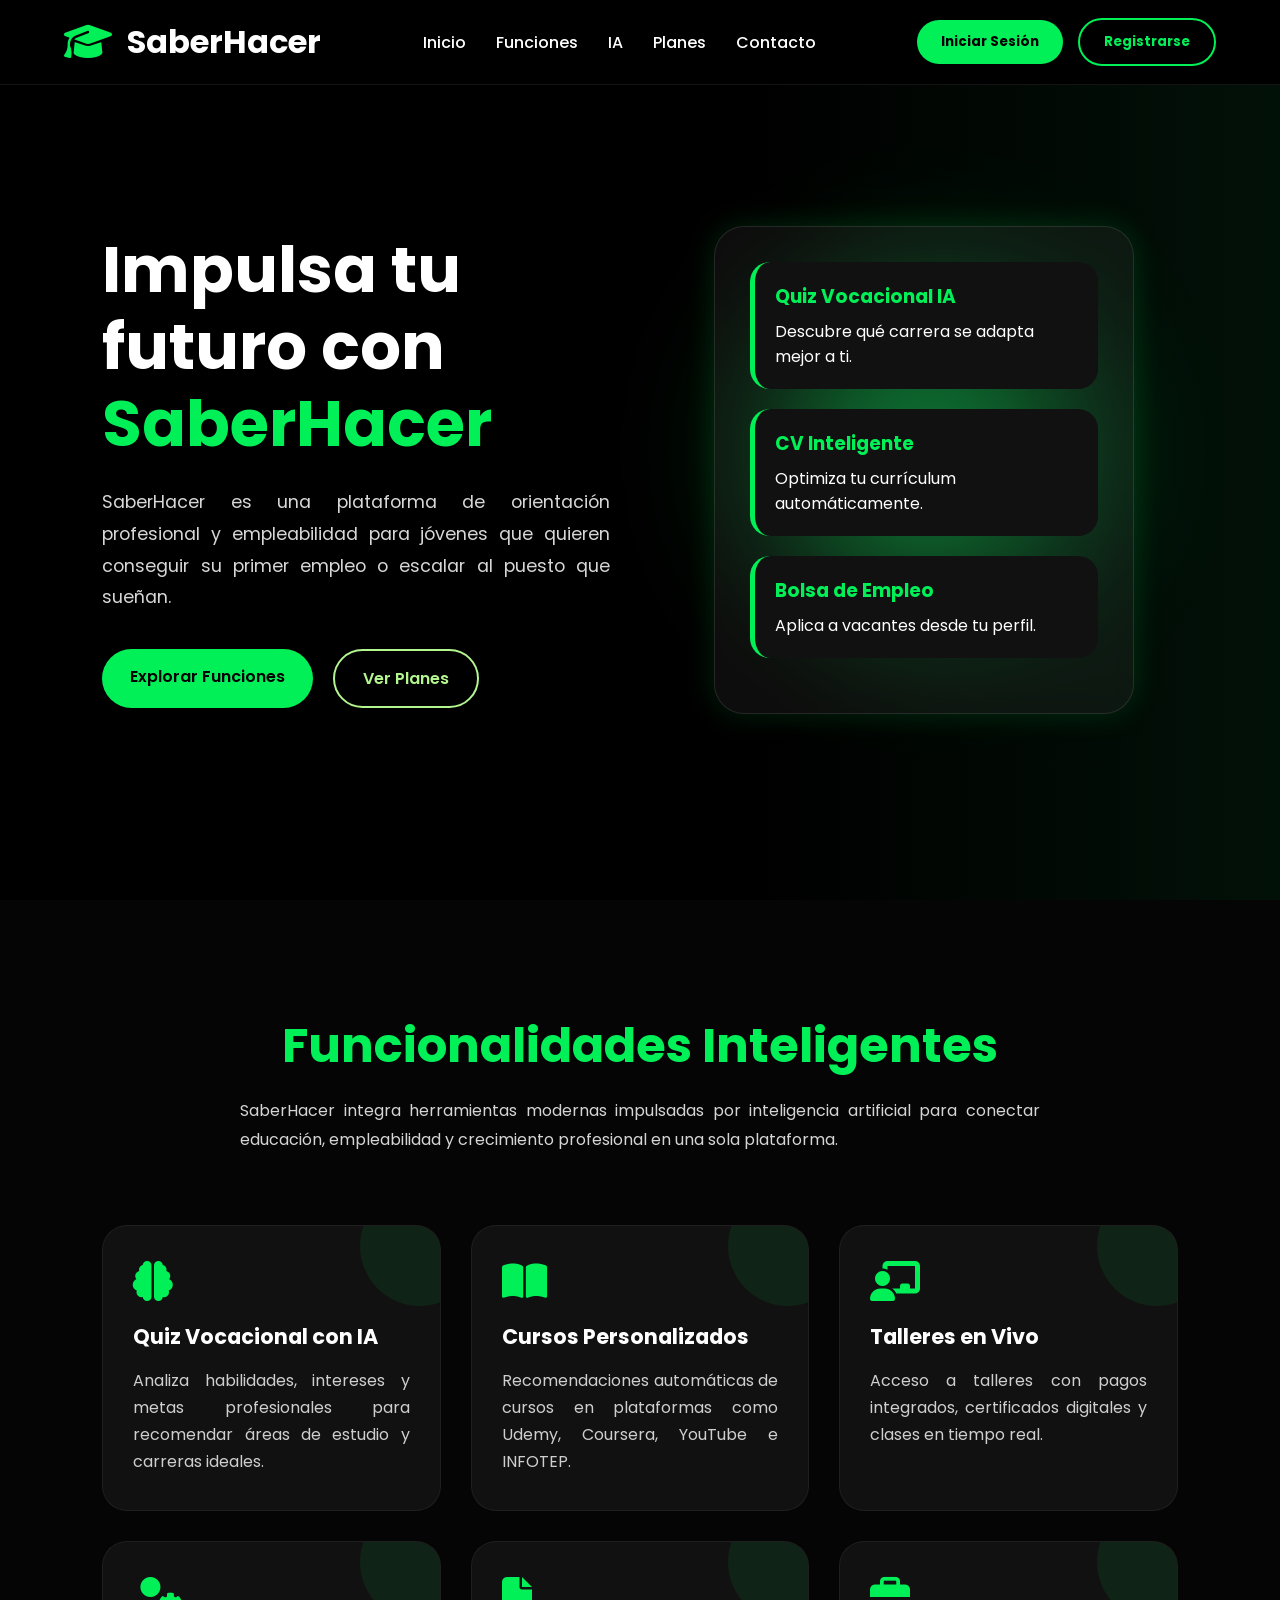
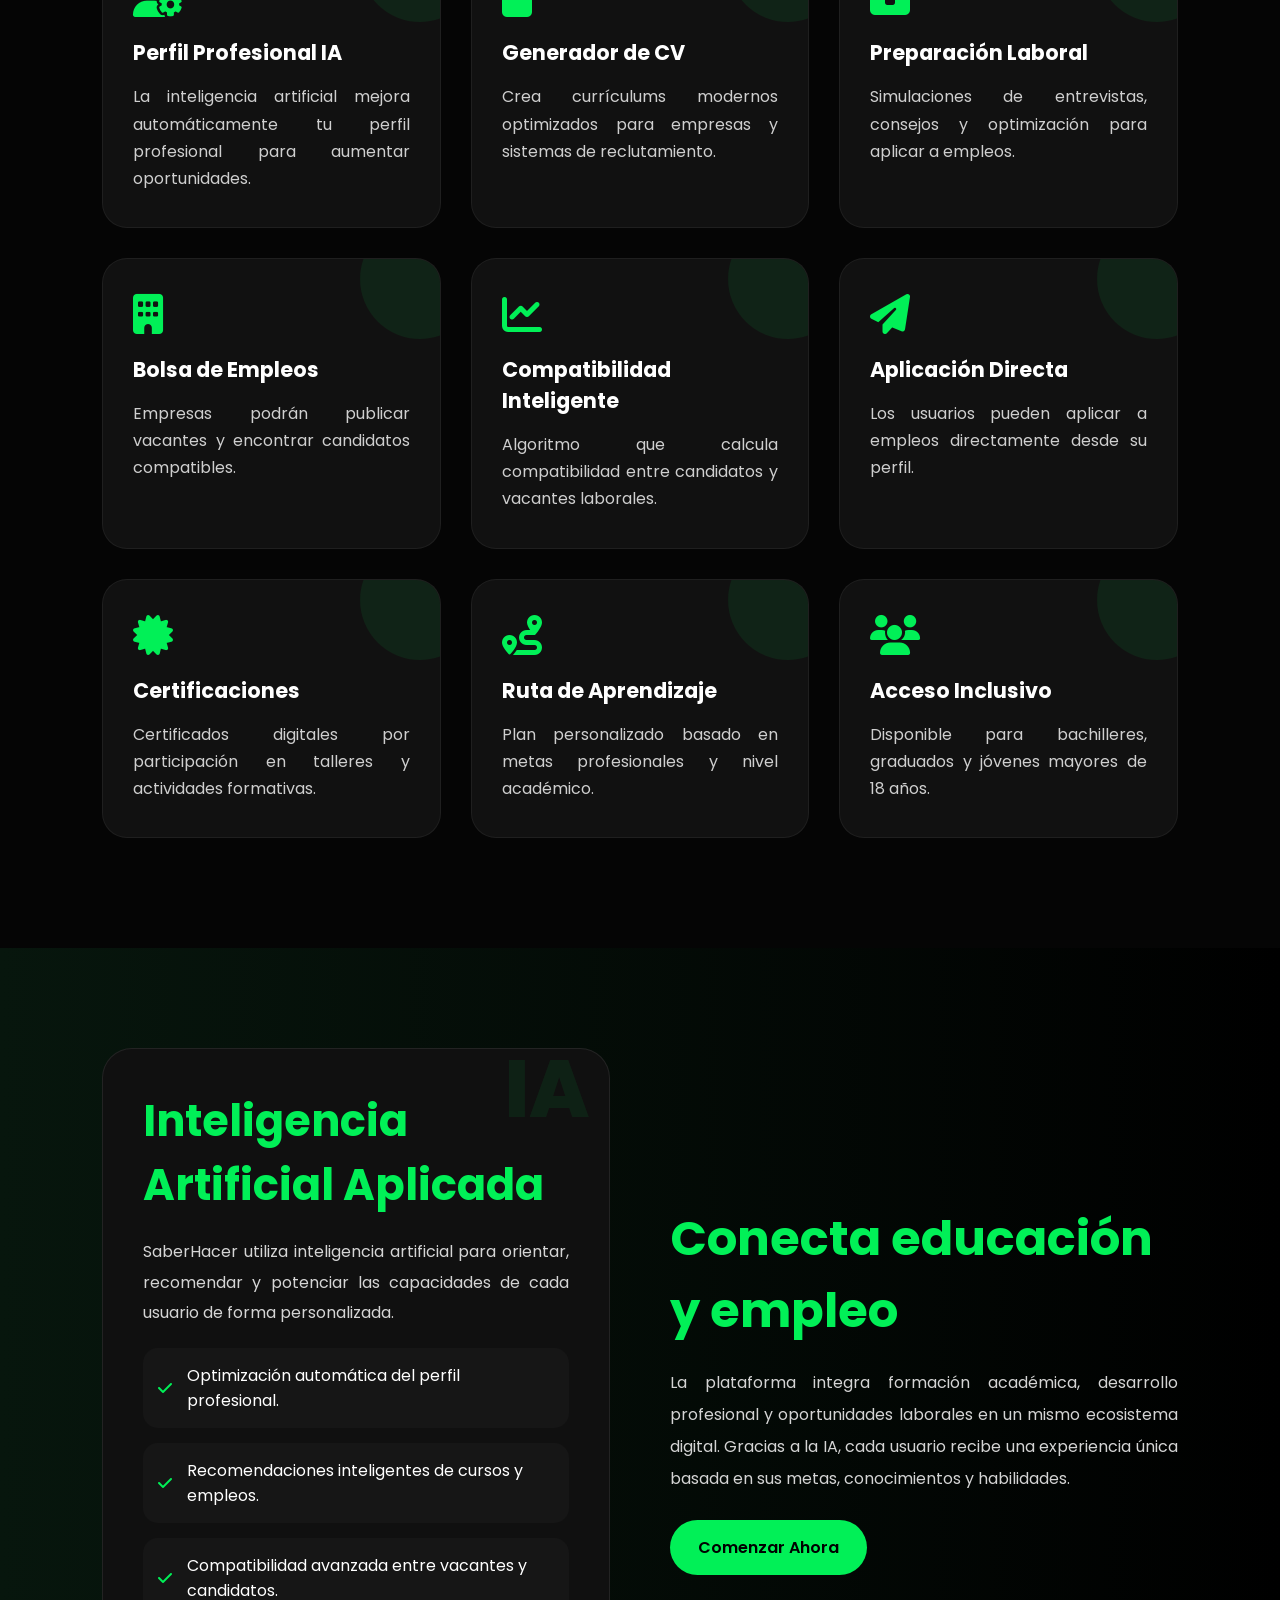
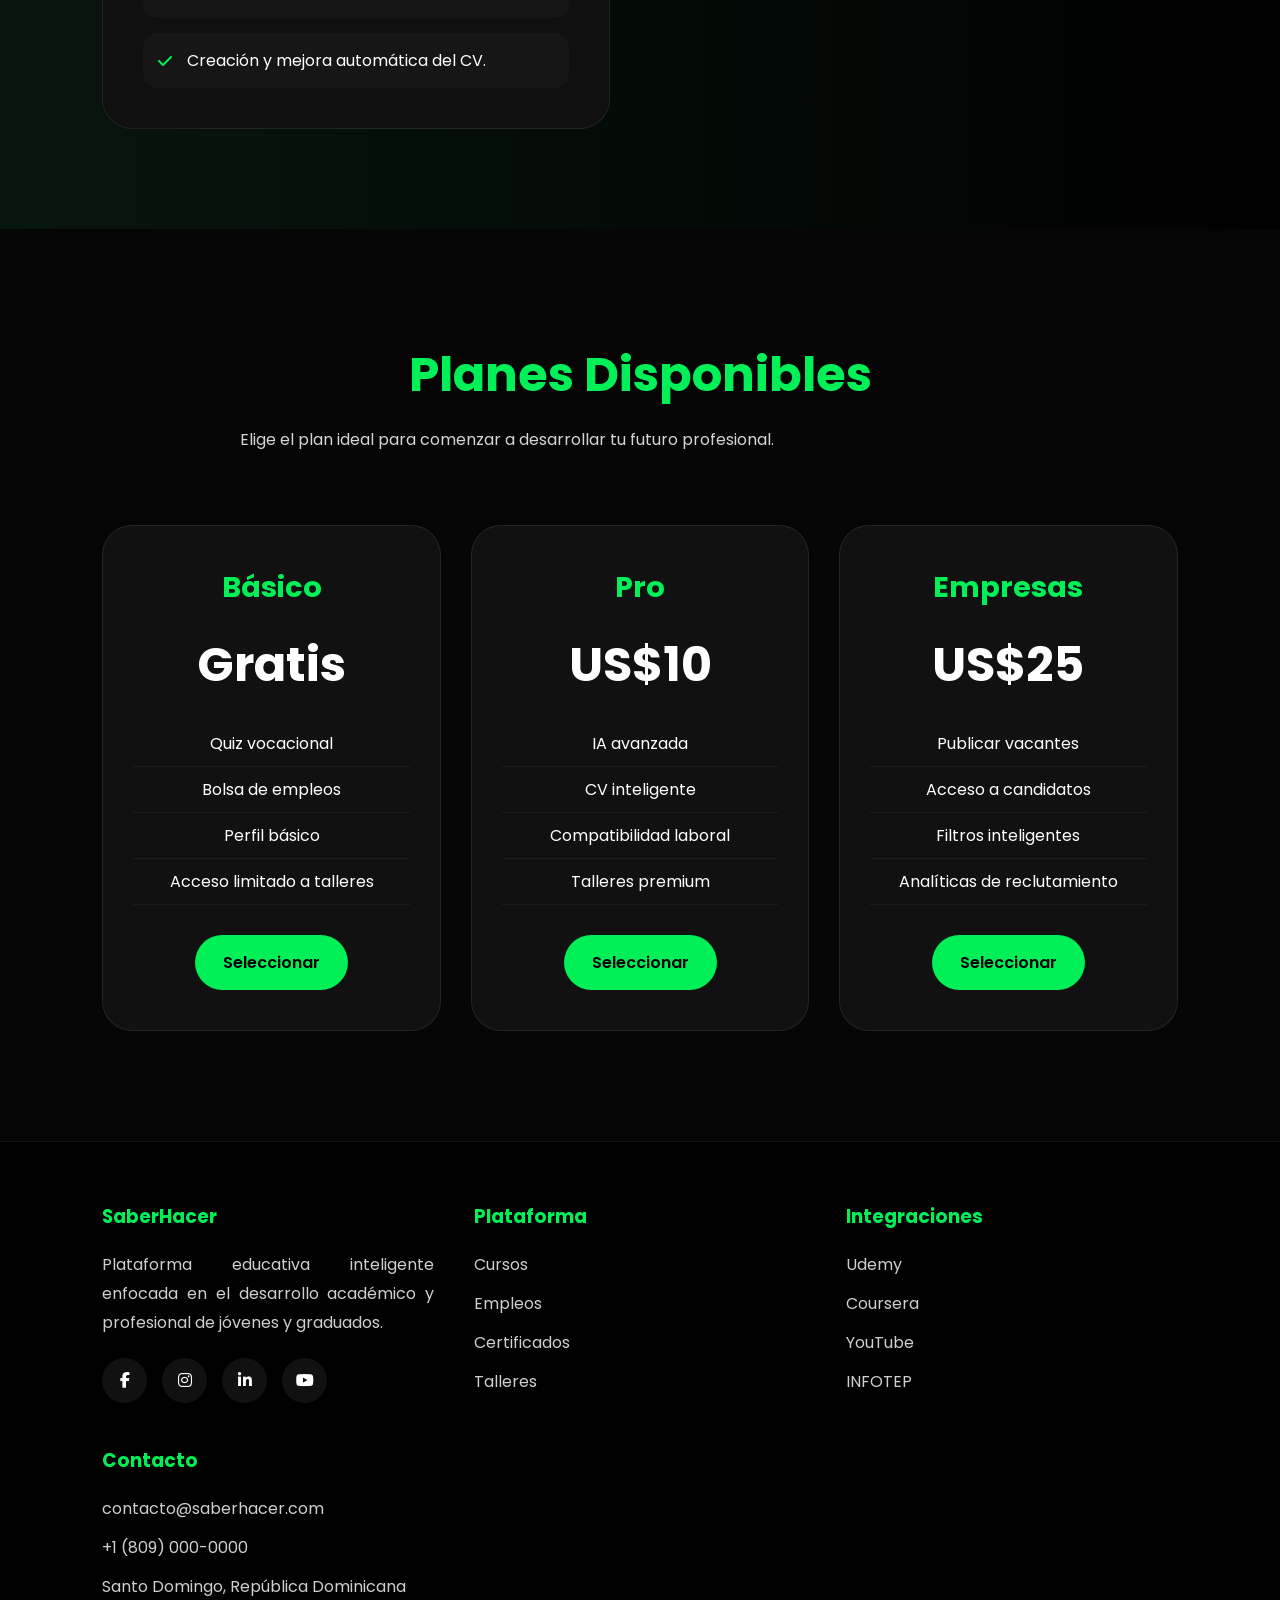
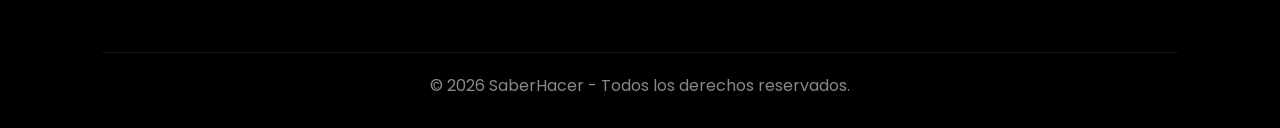
==== commit 4ad6cfd6: "Cambios en varias pestañas" ====
--- a/index.html
+++ b/index.html
@@ -538,10 +538,10 @@
       </nav>
 
       <div style="display:flex; gap:15px; align-items:center;">
-        <button class="btn-login">Iniciar Sesión</button>
-        <button class="btn-login" style="background:transparent; border:2px solid var(--verde); color:var(--verde);">
+        <a href="IniciarSesion.html"><button class="btn-login">Iniciar Sesión</button></a>
+        <a href="Registro.html"><button class="btn-login" style="background:transparent; border:2px solid var(--verde); color:var(--verde);">
           Registrarse
-        </button>
+        </button></a>
       </div>
 
     </div>
@@ -557,7 +557,7 @@
       </h1>
 
       <p>
-        Plataforma educativa inteligente diseñada para ayudar a bachilleres, graduados y jóvenes mayores de 18 años a descubrir su vocación, mejorar su perfil profesional, acceder a cursos, talleres, empleos y oportunidades reales mediante inteligencia artificial y aprendizaje personalizado.
+        SaberHacer es una plataforma de orientación profesional y empleabilidad para jóvenes que quieren conseguir su primer empleo o escalar al puesto que sueñan.
       </p>
 
       <div class="hero-buttons">
